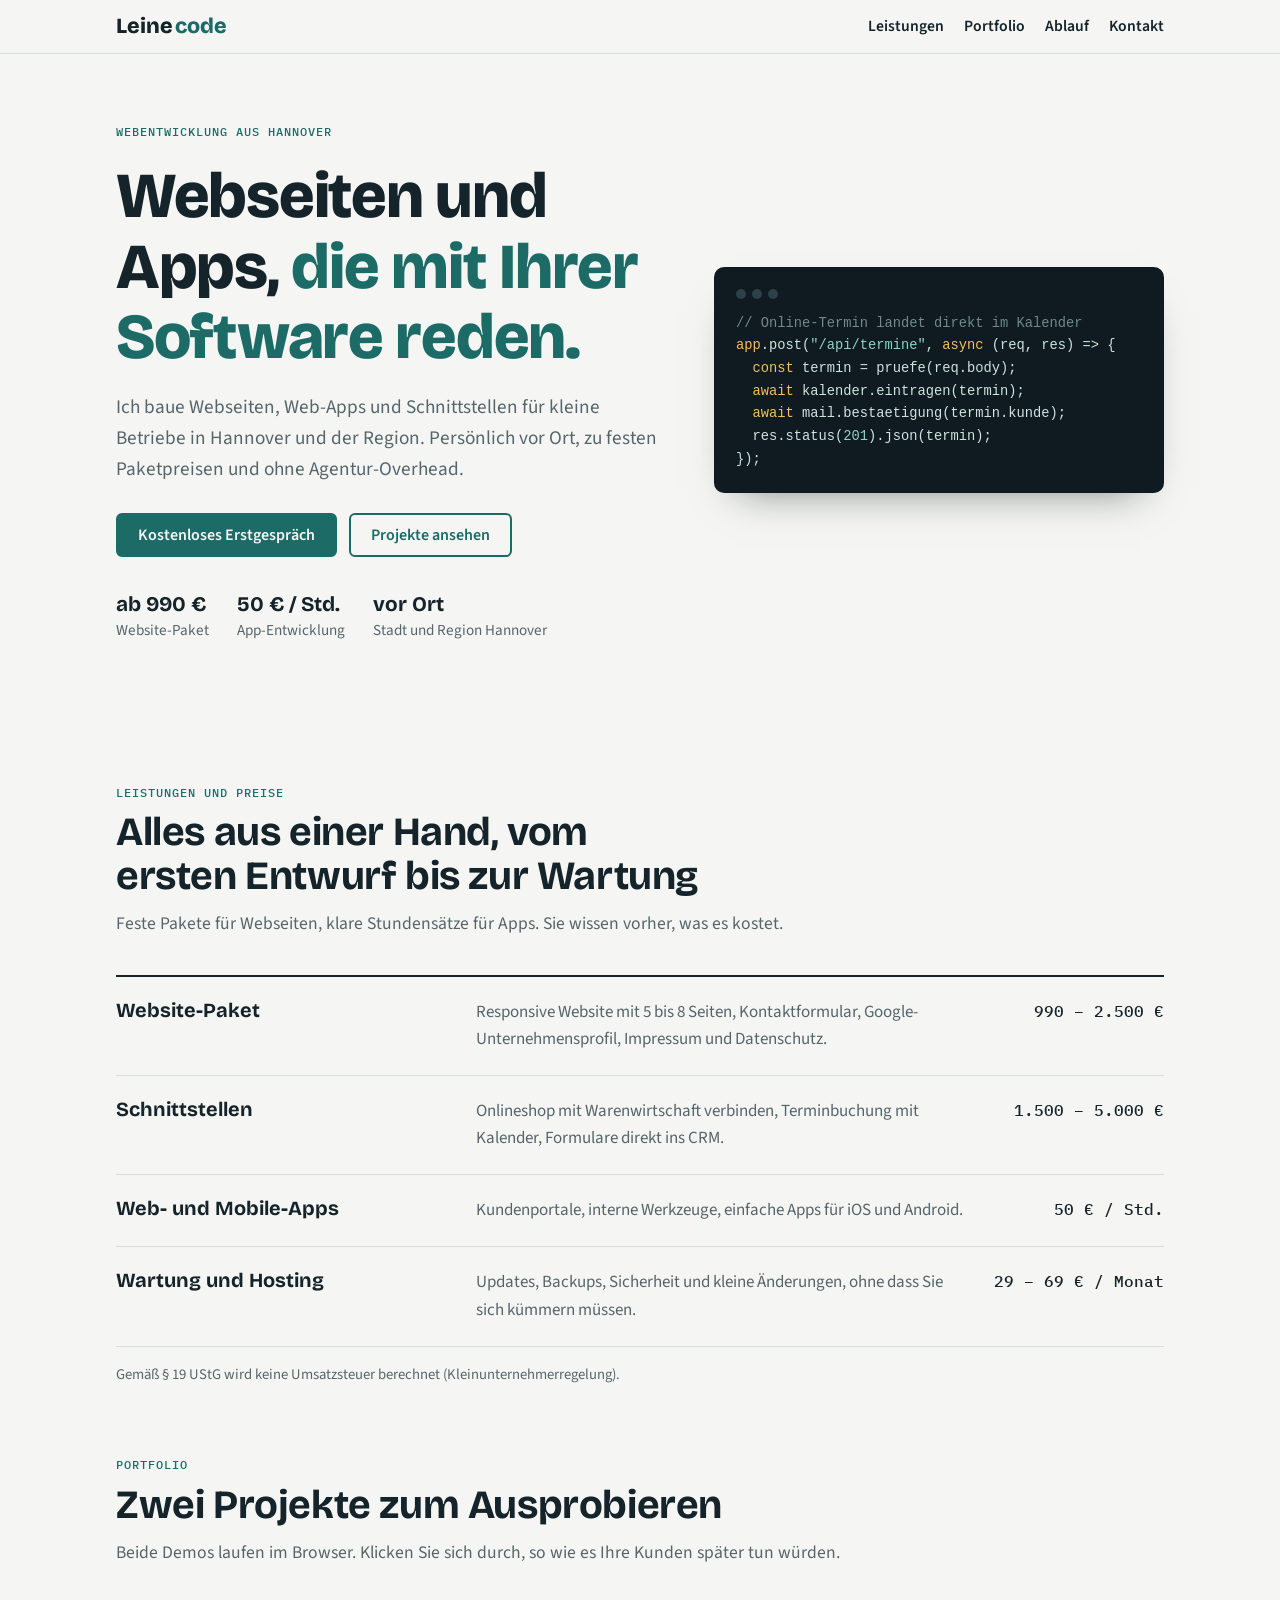
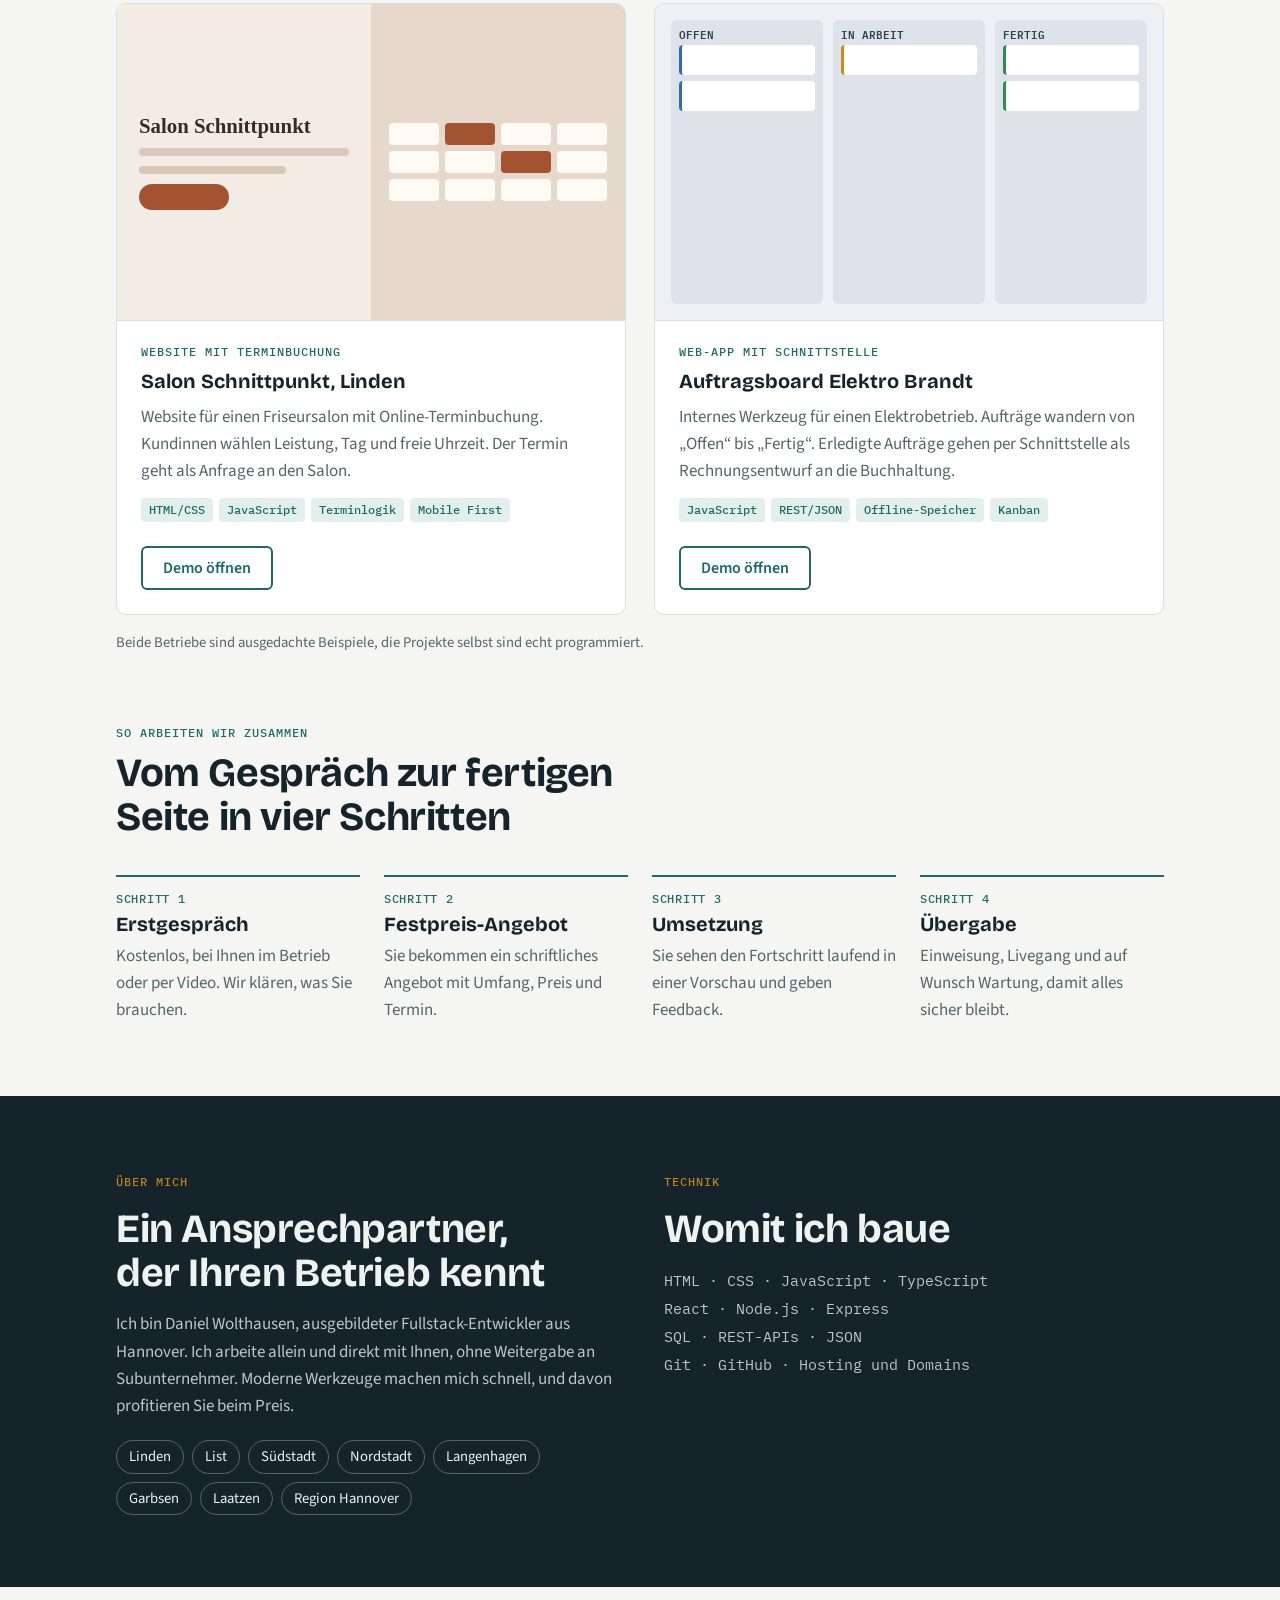
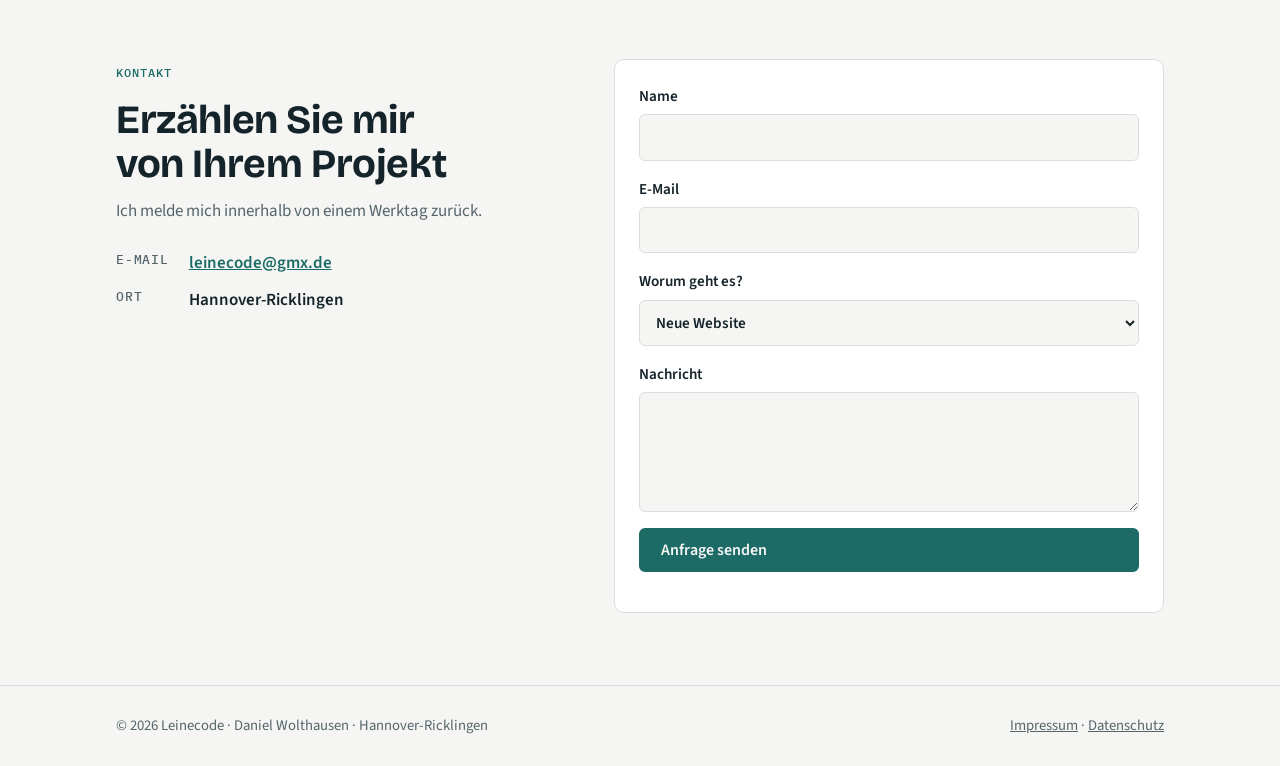
==== index.html @ c7c8690e "Website Leinecode mit Portfolio, Impressum und Datenschutz" ====
<!doctype html>
<html lang="de">
<head>
<meta charset="utf-8">
<meta name="viewport" content="width=device-width, initial-scale=1, viewport-fit=cover">
<title>Leinecode Hannover</title>
<meta name="description" content="Webseiten, Apps und Schnittstellen für kleine Betriebe in Hannover. Persönlich vor Ort, zu festen Paketpreisen.">
<link rel="stylesheet" href="fonts/fonts.css">
<style>
/* Layout: eine ruhige Spalte mit breiten Bändern; Hero zeigt echten Code, Leistungen als Preisliste, Portfolio als zwei große Fälle */
:root {
  --paper: #f5f6f3;
  --surface: #ffffff;
  --ink: #15232a;
  --muted: #56656b;
  --line: #d9dfdc;
  --teal: #1d6b67;
  --teal-soft: #e2efed;
  --ochre: #b9821a;
  --band: #15232a;
  --band-ink: #eef3f1;
  --code-bg: #0f1b20;
  --code-ink: #cfe3df;
  --code-key: #f0c062;
  --code-str: #8fd3c8;
  --display: "Bricolage Grotesque", "Segoe UI", system-ui, sans-serif;
  --body: "Source Sans 3", "Segoe UI", system-ui, sans-serif;
  --mono: "IBM Plex Mono", ui-monospace, Menlo, Consolas, monospace;
}
@media (prefers-color-scheme: dark) {
  :root:not([data-theme="light"]) {
    --paper: #10191d; --surface: #172328; --ink: #e7eeec; --muted: #9db0b0; --line: #2a3a3f;
    --teal: #5fbcb3; --teal-soft: #1b3336; --ochre: #e3b04f; --band: #0a1215; --band-ink: #e7eeec;
    --code-bg: #0a1215; color-scheme: dark;
  }
}
:root[data-theme="dark"] {
  --paper: #10191d; --surface: #172328; --ink: #e7eeec; --muted: #9db0b0; --line: #2a3a3f;
  --teal: #5fbcb3; --teal-soft: #1b3336; --ochre: #e3b04f; --band: #0a1215; --band-ink: #e7eeec;
  --code-bg: #0a1215; color-scheme: dark;
}
* { box-sizing: border-box; }
body { margin: 0; background: var(--paper); color: var(--ink); font: 400 1.0625rem/1.6 var(--body); }
.wrap { max-width: 1080px; margin: 0 auto; padding-left: max(16px, env(safe-area-inset-left, 0px)); padding-right: max(16px, env(safe-area-inset-right, 0px)); }
h1, h2, h3 { font-family: var(--display); line-height: 1.1; text-wrap: balance; margin: 0; }
h2 { font-size: clamp(1.75rem, 3.5vw, 2.5rem); font-weight: 700; letter-spacing: -0.01em; }
h3 { font-size: 1.25rem; font-weight: 700; }
p { margin: 0; }
a { color: var(--teal); }
a:focus-visible, button:focus-visible, input:focus-visible, textarea:focus-visible, select:focus-visible { outline: 3px solid var(--ochre); outline-offset: 2px; }
.eyebrow { font: 500 0.78rem/1 var(--mono); letter-spacing: 0.08em; text-transform: uppercase; color: var(--teal); }

/* Kopf */
body::before { content: ""; position: fixed; inset: 0 0 auto; height: env(safe-area-inset-top, 0px); z-index: 10; background: var(--paper); }
header.top { position: sticky; top: env(safe-area-inset-top, 0px); z-index: 5; background: color-mix(in srgb, var(--paper) 92%, transparent); backdrop-filter: blur(8px); border-bottom: 1px solid var(--line); }
header.top .wrap { display: flex; align-items: center; justify-content: space-between; gap: 16px; padding-block: 14px; flex-wrap: wrap; }
.logo { font: 800 1.35rem/1 var(--display); color: var(--ink); text-decoration: none; display: flex; align-items: baseline; gap: 2px; }
.logo span { color: var(--teal); }
nav { display: flex; gap: 20px; flex-wrap: wrap; }
nav a { color: var(--ink); text-decoration: none; font-weight: 600; font-size: 0.98rem; }
nav a:hover { color: var(--teal); }

/* Hero */
.hero .wrap { display: grid; grid-template-columns: 1.1fr 0.9fr; gap: 48px; align-items: center; padding-block: 64px 72px; }
.hero h1 { font-size: clamp(2.3rem, 5.4vw, 4rem); font-weight: 800; letter-spacing: -0.02em; margin-block: 16px 20px; }
.hero h1 em { font-style: normal; color: var(--teal); }
.hero .lead { font-size: 1.2rem; color: var(--muted); max-width: 34em; }
.cta-row { display: flex; gap: 12px; flex-wrap: wrap; margin-top: 28px; }
.btn { display: inline-flex; align-items: center; gap: 8px; padding: 12px 20px; border-radius: 6px; font: 600 1rem/1 var(--body); text-decoration: none; border: 2px solid var(--teal); cursor: pointer; }
.btn.primary { background: var(--teal); color: var(--paper); }
.btn.ghost { color: var(--teal); background: transparent; }
.btn:hover { filter: brightness(1.08); }
.facts { display: flex; gap: 28px; flex-wrap: wrap; margin-top: 36px; font-size: 0.95rem; color: var(--muted); }
.facts b { display: block; font: 700 1.3rem/1.2 var(--display); color: var(--ink); }
.code { background: var(--code-bg); color: var(--code-ink); border-radius: 10px; padding: 22px; font: 400 0.86rem/1.65 var(--mono); overflow-x: auto; min-width: 0; box-shadow: 0 20px 40px -24px rgba(10, 20, 24, 0.55); }
.code .c { color: #6f8a8a; }
.code .k { color: var(--code-key); }
.code .s { color: var(--code-str); }
.code pre { margin: 0; }
.code .bar { display: flex; gap: 6px; margin-bottom: 14px; }
.code .bar i { width: 10px; height: 10px; border-radius: 50%; background: #2e4148; display: block; }

section { padding-block: 72px; }
.section-head { display: grid; gap: 12px; margin-bottom: 36px; max-width: 46em; }
.section-head p { color: var(--muted); font-size: 1.1rem; }

/* Leistungen als Preisliste */
.price-list { border-top: 2px solid var(--ink); }
.price-row { display: grid; grid-template-columns: 1.1fr 1.6fr 11rem; gap: 24px; padding-block: 22px; border-bottom: 1px solid var(--line); align-items: baseline; }
.price-row p { color: var(--muted); min-width: 0; }
.price { font: 500 1rem/1.3 var(--mono); white-space: nowrap; text-align: right; font-variant-numeric: tabular-nums; }
.note { margin-top: 16px; font-size: 0.92rem; color: var(--muted); }

/* Portfolio */
.cases { display: grid; grid-template-columns: 1fr 1fr; gap: 28px; }
.case { background: var(--surface); border: 1px solid var(--line); border-radius: 10px; overflow: hidden; display: flex; flex-direction: column; }
.case .shot { aspect-ratio: 16 / 10; max-width: 100%; border-bottom: 1px solid var(--line); position: relative; overflow: hidden; }
.case .body { padding: 24px; display: grid; gap: 12px; flex: 1; align-content: start; }
.case .body p { color: var(--muted); }
.tags { display: flex; flex-wrap: wrap; gap: 6px; }
.tag { font: 500 0.75rem/1 var(--mono); padding: 6px 8px; border-radius: 4px; background: var(--teal-soft); color: var(--teal); }
.case .links { margin-top: auto; padding: 0 24px 24px; }
/* Mini-Vorschauen */
.shot-salon { background: #f3ece4; display: grid; grid-template-columns: 1fr 1fr; }
.shot-salon .l { padding: 22px; display: grid; align-content: center; gap: 10px; }
.shot-salon .l b { font: 700 1.3rem/1.1 Georgia, serif; color: #3b2a22; }
.shot-salon .l i { display: block; height: 8px; background: #d8c8b8; border-radius: 4px; }
.shot-salon .l i:nth-child(3) { width: 70%; }
.shot-salon .l u { display: inline-block; width: 90px; height: 26px; background: #a3532f; border-radius: 13px; }
.shot-salon .r { background: #e6d8ca; padding: 18px; display: grid; grid-template-columns: repeat(4, 1fr); gap: 6px; align-content: center; }
.shot-salon .r span { height: 22px; border-radius: 4px; background: #fffaf4; }
.shot-salon .r span.on { background: #a3532f; }
.shot-board { background: #eef1f4; padding: 16px; display: grid; grid-template-columns: repeat(3, 1fr); gap: 10px; }
.shot-board .col { background: #dde3e9; border-radius: 6px; padding: 8px; display: grid; gap: 6px; align-content: start; }
.shot-board .col b { font: 600 0.7rem/1 var(--mono); color: #33424f; }
.shot-board .col span { height: 30px; background: #fff; border-radius: 4px; border-left: 3px solid #2f6db3; }
.shot-board .col span.w { border-left-color: #d08a12; }
.shot-board .col span.d { border-left-color: #2f8a4e; }

/* Ablauf */
.steps { display: grid; grid-template-columns: repeat(4, 1fr); gap: 24px; counter-reset: s; }
.step { border-top: 2px solid var(--teal); padding-top: 16px; display: grid; gap: 8px; }
.step::before { counter-increment: s; content: "Schritt " counter(s); font: 500 0.75rem/1 var(--mono); letter-spacing: 0.06em; text-transform: uppercase; color: var(--teal); }
.step p { color: var(--muted); }

/* Über mich + Region */
.band { background: var(--band); color: var(--band-ink); }
.band .wrap { display: grid; grid-template-columns: 1fr 1fr; gap: 48px; }
.band p { color: color-mix(in srgb, var(--band-ink) 78%, transparent); }
.band .eyebrow { color: var(--ochre); }
.band h2 { margin-block: 12px 16px; }
.districts { display: flex; flex-wrap: wrap; gap: 8px; margin-top: 20px; }
.districts span { border: 1px solid color-mix(in srgb, var(--band-ink) 30%, transparent); border-radius: 999px; padding: 4px 12px; font-size: 0.92rem; }
.stack { font: 400 0.92rem/1.9 var(--mono); }

/* Kontakt */
.contact { display: grid; grid-template-columns: 0.9fr 1.1fr; gap: 48px; }
.contact dl { display: grid; grid-template-columns: auto 1fr; gap: 10px 20px; margin: 24px 0 0; }
.contact dt { font: 500 0.8rem/1.6 var(--mono); color: var(--muted); text-transform: uppercase; letter-spacing: 0.06em; }
.contact dd { margin: 0; font-weight: 600; min-width: 0; overflow-wrap: anywhere; }
form { background: var(--surface); border: 1px solid var(--line); border-radius: 10px; padding: 24px; display: grid; gap: 16px; }
label { display: grid; gap: 6px; font-weight: 600; font-size: 0.95rem; }
input, textarea, select { font: inherit; padding: 10px 12px; border: 1px solid var(--line); border-radius: 6px; background: var(--paper); color: var(--ink); width: 100%; }
textarea { min-height: 120px; resize: vertical; }
.form-msg { font-size: 0.95rem; color: var(--teal); }

footer { border-top: 1px solid var(--line); }
footer .wrap { display: flex; justify-content: space-between; gap: 16px; flex-wrap: wrap; padding-block: 28px; color: var(--muted); font-size: 0.92rem; }
footer a { color: var(--muted); }

@media (max-width: 860px) {
  .hero .wrap, .band .wrap, .contact, .cases { grid-template-columns: 1fr; }
  .steps { grid-template-columns: 1fr 1fr; }
  .price-row { grid-template-columns: 1fr; gap: 6px; }
  .price { text-align: left; }
}
@media (max-width: 520px) {
  .steps { grid-template-columns: 1fr; }
  nav { gap: 14px; }
  section { padding-block: 52px; }
}
@media (prefers-reduced-motion: no-preference) {
  .hero h1, .hero .lead, .hero .code { animation: rise 0.6s ease-out both; }
  .hero .lead { animation-delay: 0.08s; }
  .hero .code { animation-delay: 0.16s; }
  @keyframes rise { from { transform: translateY(10px); } to { transform: none; } }
}
</style>
</head>
<body>

<header class="top">
  <div class="wrap">
    <a class="logo" href="#start">Leine<span>code</span></a>
    <nav aria-label="Hauptnavigation">
      <a href="#leistungen">Leistungen</a>
      <a href="#portfolio">Portfolio</a>
      <a href="#ablauf">Ablauf</a>
      <a href="#kontakt">Kontakt</a>
    </nav>
  </div>
</header>

<main id="start">
  <div class="hero">
    <div class="wrap">
      <div>
        <span class="eyebrow">Webentwicklung aus Hannover</span>
        <h1>Webseiten und Apps, <em>die mit Ihrer Software reden.</em></h1>
        <p class="lead">Ich baue Webseiten, Web-Apps und Schnittstellen für kleine Betriebe in Hannover und der Region. Persönlich vor Ort, zu festen Paketpreisen und ohne Agentur-Overhead.</p>
        <div class="cta-row">
          <a class="btn primary" href="#kontakt">Kostenloses Erstgespräch</a>
          <a class="btn ghost" href="#portfolio">Projekte ansehen</a>
        </div>
        <div class="facts">
          <div><b>ab 990 €</b>Website-Paket</div>
          <div><b>50 € / Std.</b>App-Entwicklung</div>
          <div><b>vor Ort</b>Stadt und Region Hannover</div>
        </div>
      </div>
      <div class="code" aria-label="Beispiel einer Schnittstelle: Online-Termin landet im Kalender">
        <div class="bar"><i></i><i></i><i></i></div>
<pre><span class="c">// Online-Termin landet direkt im Kalender</span>
<span class="k">app</span>.post(<span class="s">"/api/termine"</span>, <span class="k">async</span> (req, res) =&gt; {
  <span class="k">const</span> termin = pruefe(req.body);
  <span class="k">await</span> kalender.eintragen(termin);
  <span class="k">await</span> mail.bestaetigung(termin.kunde);
  res.status(<span class="s">201</span>).json(termin);
});</pre>
      </div>
    </div>
  </div>

  <section id="leistungen">
    <div class="wrap">
      <div class="section-head">
        <span class="eyebrow">Leistungen und Preise</span>
        <h2>Alles aus einer Hand, vom ersten Entwurf bis zur Wartung</h2>
        <p>Feste Pakete für Webseiten, klare Stundensätze für Apps. Sie wissen vorher, was es kostet.</p>
      </div>
      <div class="price-list">
        <div class="price-row">
          <h3>Website-Paket</h3>
          <p>Responsive Website mit 5 bis 8 Seiten, Kontaktformular, Google-Unternehmensprofil, Impressum und Datenschutz.</p>
          <span class="price">990 – 2.500 €</span>
        </div>
        <div class="price-row">
          <h3>Schnittstellen</h3>
          <p>Onlineshop mit Warenwirtschaft verbinden, Terminbuchung mit Kalender, Formulare direkt ins CRM.</p>
          <span class="price">1.500 – 5.000 €</span>
        </div>
        <div class="price-row">
          <h3>Web- und Mobile-Apps</h3>
          <p>Kundenportale, interne Werkzeuge, einfache Apps für iOS und Android.</p>
          <span class="price">50 € / Std.</span>
        </div>
        <div class="price-row">
          <h3>Wartung und Hosting</h3>
          <p>Updates, Backups, Sicherheit und kleine Änderungen, ohne dass Sie sich kümmern müssen.</p>
          <span class="price">29 – 69 € / Monat</span>
        </div>
      </div>
      <p class="note">Gemäß § 19 UStG wird keine Umsatzsteuer berechnet (Kleinunternehmerregelung).</p>
    </div>
  </section>

  <section id="portfolio" style="padding-top: 0">
    <div class="wrap">
      <div class="section-head">
        <span class="eyebrow">Portfolio</span>
        <h2>Zwei Projekte zum Ausprobieren</h2>
        <p>Beide Demos laufen im Browser. Klicken Sie sich durch, so wie es Ihre Kunden später tun würden.</p>
      </div>
      <div class="cases">
        <article class="case">
          <div class="shot shot-salon" aria-hidden="true">
            <div class="l"><b>Salon Schnittpunkt</b><i></i><i></i><u></u></div>
            <div class="r"><span></span><span class="on"></span><span></span><span></span><span></span><span></span><span class="on"></span><span></span><span></span><span></span><span></span><span></span></div>
          </div>
          <div class="body">
            <span class="eyebrow">Website mit Terminbuchung</span>
            <h3>Salon Schnittpunkt, Linden</h3>
            <p>Website für einen Friseursalon mit Online-Terminbuchung. Kundinnen wählen Leistung, Tag und freie Uhrzeit. Der Termin geht als Anfrage an den Salon.</p>
            <div class="tags"><span class="tag">HTML/CSS</span><span class="tag">JavaScript</span><span class="tag">Terminlogik</span><span class="tag">Mobile First</span></div>
          </div>
          <div class="links"><a class="btn ghost" href="salon-schnittpunkt.html">Demo öffnen</a></div>
        </article>
        <article class="case">
          <div class="shot shot-board" aria-hidden="true">
            <div class="col"><b>OFFEN</b><span></span><span></span></div>
            <div class="col"><b>IN ARBEIT</b><span class="w"></span></div>
            <div class="col"><b>FERTIG</b><span class="d"></span><span class="d"></span></div>
          </div>
          <div class="body">
            <span class="eyebrow">Web-App mit Schnittstelle</span>
            <h3>Auftragsboard Elektro Brandt</h3>
            <p>Internes Werkzeug für einen Elektrobetrieb. Aufträge wandern von „Offen“ bis „Fertig“. Erledigte Aufträge gehen per Schnittstelle als Rechnungsentwurf an die Buchhaltung.</p>
            <div class="tags"><span class="tag">JavaScript</span><span class="tag">REST/JSON</span><span class="tag">Offline-Speicher</span><span class="tag">Kanban</span></div>
          </div>
          <div class="links"><a class="btn ghost" href="auftragsboard.html">Demo öffnen</a></div>
        </article>
      </div>
      <p class="note">Beide Betriebe sind ausgedachte Beispiele, die Projekte selbst sind echt programmiert.</p>
    </div>
  </section>

  <section id="ablauf" style="padding-top: 0">
    <div class="wrap">
      <div class="section-head">
        <span class="eyebrow">So arbeiten wir zusammen</span>
        <h2>Vom Gespräch zur fertigen Seite in vier Schritten</h2>
      </div>
      <div class="steps">
        <div class="step"><h3>Erstgespräch</h3><p>Kostenlos, bei Ihnen im Betrieb oder per Video. Wir klären, was Sie brauchen.</p></div>
        <div class="step"><h3>Festpreis-Angebot</h3><p>Sie bekommen ein schriftliches Angebot mit Umfang, Preis und Termin.</p></div>
        <div class="step"><h3>Umsetzung</h3><p>Sie sehen den Fortschritt laufend in einer Vorschau und geben Feedback.</p></div>
        <div class="step"><h3>Übergabe</h3><p>Einweisung, Livegang und auf Wunsch Wartung, damit alles sicher bleibt.</p></div>
      </div>
    </div>
  </section>

  <section class="band" id="ueber-mich">
    <div class="wrap">
      <div>
        <span class="eyebrow">Über mich</span>
        <h2>Ein Ansprechpartner, der Ihren Betrieb kennt</h2>
        <p>Ich bin Daniel Wolthausen, ausgebildeter Fullstack-Entwickler aus Hannover. Ich arbeite allein und direkt mit Ihnen, ohne Weitergabe an Subunternehmer. Moderne Werkzeuge machen mich schnell, und davon profitieren Sie beim Preis.</p>
        <div class="districts" aria-label="Einsatzgebiet">
          <span>Linden</span><span>List</span><span>Südstadt</span><span>Nordstadt</span><span>Langenhagen</span><span>Garbsen</span><span>Laatzen</span><span>Region Hannover</span>
        </div>
      </div>
      <div>
        <span class="eyebrow">Technik</span>
        <h2>Womit ich baue</h2>
        <p class="stack">HTML · CSS · JavaScript · TypeScript<br>React · Node.js · Express<br>SQL · REST-APIs · JSON<br>Git · GitHub · Hosting und Domains</p>
      </div>
    </div>
  </section>

  <section id="kontakt">
    <div class="wrap contact">
      <div>
        <span class="eyebrow">Kontakt</span>
        <h2 style="margin-top: 12px">Erzählen Sie mir von Ihrem Projekt</h2>
        <p style="color: var(--muted); margin-top: 12px">Ich melde mich innerhalb von einem Werktag zurück.</p>
        <dl>
          <dt>E-Mail</dt><dd><a href="mailto:leinecode@gmx.de">leinecode@gmx.de</a></dd>
          <dt>Ort</dt><dd>Hannover-Ricklingen</dd>
        </dl>
      </div>
      <form id="kontaktform" novalidate>
        <label for="k-name">Name<input id="k-name" name="name" autocomplete="name" required></label>
        <label for="k-mail">E-Mail<input id="k-mail" name="email" type="email" autocomplete="email" required></label>
        <label for="k-art">Worum geht es?
          <select id="k-art" name="art">
            <option>Neue Website</option>
            <option>Schnittstelle / Anbindung</option>
            <option>App oder internes Werkzeug</option>
            <option>Wartung einer bestehenden Seite</option>
          </select>
        </label>
        <label for="k-text">Nachricht<textarea id="k-text" name="nachricht" required></textarea></label>
        <button class="btn primary" type="submit">Anfrage senden</button>
        <p class="form-msg" id="k-msg" role="status"></p>
      </form>
    </div>
  </section>
</main>

<footer>
  <div class="wrap">
    <span>© 2026 Leinecode · Daniel Wolthausen · Hannover-Ricklingen</span>
    <span><a href="impressum.html">Impressum</a> · <a href="datenschutz.html">Datenschutz</a></span>
  </div>
</footer>

<script>
document.getElementById("kontaktform").addEventListener("submit", function (e) {
  e.preventDefault();
  var msg = document.getElementById("k-msg");
  if (!this.checkValidity()) { msg.textContent = "Bitte füllen Sie Name, E-Mail und Nachricht aus."; return; }
  msg.textContent = "Das Formular ist noch nicht freigeschaltet. Bitte schreiben Sie mir direkt an leinecode@gmx.de.";
});
</script>
</body>
</html>
---- fonts/fonts.css ----
/* latin-ext */
@font-face {
  font-family: 'IBM Plex Mono';
  font-style: normal;
  font-weight: 400;
  font-display: swap;
  src: url(7f25d9307a92.woff2) format('woff2');
  unicode-range: U+0100-02BA, U+02BD-02C5, U+02C7-02CC, U+02CE-02D7, U+02DD-02FF, U+0304, U+0308, U+0329, U+1D00-1DBF, U+1E00-1E9F, U+1EF2-1EFF, U+2020, U+20A0-20AB, U+20AD-20C4, U+2113, U+2C60-2C7F, U+A720-A7FF;
}
/* latin */
@font-face {
  font-family: 'IBM Plex Mono';
  font-style: normal;
  font-weight: 400;
  font-display: swap;
  src: url(d196e8ee7748.woff2) format('woff2');
  unicode-range: U+0000-00FF, U+0131, U+0152-0153, U+02BB-02BC, U+02C6, U+02DA, U+02DC, U+0304, U+0308, U+0329, U+2000-206F, U+20AC, U+2122, U+2191, U+2193, U+2212, U+2215, U+FEFF, U+FFFD;
}
/* latin-ext */
@font-face {
  font-family: 'IBM Plex Mono';
  font-style: normal;
  font-weight: 500;
  font-display: swap;
  src: url(b42080b233a1.woff2) format('woff2');
  unicode-range: U+0100-02BA, U+02BD-02C5, U+02C7-02CC, U+02CE-02D7, U+02DD-02FF, U+0304, U+0308, U+0329, U+1D00-1DBF, U+1E00-1E9F, U+1EF2-1EFF, U+2020, U+20A0-20AB, U+20AD-20C4, U+2113, U+2C60-2C7F, U+A720-A7FF;
}
/* latin */
@font-face {
  font-family: 'IBM Plex Mono';
  font-style: normal;
  font-weight: 500;
  font-display: swap;
  src: url(a7544cc40006.woff2) format('woff2');
  unicode-range: U+0000-00FF, U+0131, U+0152-0153, U+02BB-02BC, U+02C6, U+02DA, U+02DC, U+0304, U+0308, U+0329, U+2000-206F, U+20AC, U+2122, U+2191, U+2193, U+2212, U+2215, U+FEFF, U+FFFD;
}
/* latin-ext */
@font-face {
  font-family: 'IBM Plex Mono';
  font-style: normal;
  font-weight: 600;
  font-display: swap;
  src: url(bf8910cb402a.woff2) format('woff2');
  unicode-range: U+0100-02BA, U+02BD-02C5, U+02C7-02CC, U+02CE-02D7, U+02DD-02FF, U+0304, U+0308, U+0329, U+1D00-1DBF, U+1E00-1E9F, U+1EF2-1EFF, U+2020, U+20A0-20AB, U+20AD-20C4, U+2113, U+2C60-2C7F, U+A720-A7FF;
}
/* latin */
@font-face {
  font-family: 'IBM Plex Mono';
  font-style: normal;
  font-weight: 600;
  font-display: swap;
  src: url(9b8270599413.woff2) format('woff2');
  unicode-range: U+0000-00FF, U+0131, U+0152-0153, U+02BB-02BC, U+02C6, U+02DA, U+02DC, U+0304, U+0308, U+0329, U+2000-206F, U+20AC, U+2122, U+2191, U+2193, U+2212, U+2215, U+FEFF, U+FFFD;
}
/* latin-ext */
@font-face {
  font-family: 'IBM Plex Sans';
  font-style: normal;
  font-weight: 400;
  font-stretch: 100%;
  font-display: swap;
  src: url(71c30cd3dc7e.woff2) format('woff2');
  unicode-range: U+0100-02BA, U+02BD-02C5, U+02C7-02CC, U+02CE-02D7, U+02DD-02FF, U+0304, U+0308, U+0329, U+1D00-1DBF, U+1E00-1E9F, U+1EF2-1EFF, U+2020, U+20A0-20AB, U+20AD-20C4, U+2113, U+2C60-2C7F, U+A720-A7FF;
}
/* latin */
@font-face {
  font-family: 'IBM Plex Sans';
  font-style: normal;
  font-weight: 400;
  font-stretch: 100%;
  font-display: swap;
  src: url(a68a20012dc9.woff2) format('woff2');
  unicode-range: U+0000-00FF, U+0131, U+0152-0153, U+02BB-02BC, U+02C6, U+02DA, U+02DC, U+0304, U+0308, U+0329, U+2000-206F, U+20AC, U+2122, U+2191, U+2193, U+2212, U+2215, U+FEFF, U+FFFD;
}
/* latin-ext */
@font-face {
  font-family: 'IBM Plex Sans';
  font-style: normal;
  font-weight: 500;
  font-stretch: 100%;
  font-display: swap;
  src: url(71c30cd3dc7e.woff2) format('woff2');
  unicode-range: U+0100-02BA, U+02BD-02C5, U+02C7-02CC, U+02CE-02D7, U+02DD-02FF, U+0304, U+0308, U+0329, U+1D00-1DBF, U+1E00-1E9F, U+1EF2-1EFF, U+2020, U+20A0-20AB, U+20AD-20C4, U+2113, U+2C60-2C7F, U+A720-A7FF;
}
/* latin */
@font-face {
  font-family: 'IBM Plex Sans';
  font-style: normal;
  font-weight: 500;
  font-stretch: 100%;
  font-display: swap;
  src: url(a68a20012dc9.woff2) format('woff2');
  unicode-range: U+0000-00FF, U+0131, U+0152-0153, U+02BB-02BC, U+02C6, U+02DA, U+02DC, U+0304, U+0308, U+0329, U+2000-206F, U+20AC, U+2122, U+2191, U+2193, U+2212, U+2215, U+FEFF, U+FFFD;
}
/* latin-ext */
@font-face {
  font-family: 'IBM Plex Sans';
  font-style: normal;
  font-weight: 600;
  font-stretch: 100%;
  font-display: swap;
  src: url(71c30cd3dc7e.woff2) format('woff2');
  unicode-range: U+0100-02BA, U+02BD-02C5, U+02C7-02CC, U+02CE-02D7, U+02DD-02FF, U+0304, U+0308, U+0329, U+1D00-1DBF, U+1E00-1E9F, U+1EF2-1EFF, U+2020, U+20A0-20AB, U+20AD-20C4, U+2113, U+2C60-2C7F, U+A720-A7FF;
}
/* latin */
@font-face {
  font-family: 'IBM Plex Sans';
  font-style: normal;
  font-weight: 600;
  font-stretch: 100%;
  font-display: swap;
  src: url(a68a20012dc9.woff2) format('woff2');
  unicode-range: U+0000-00FF, U+0131, U+0152-0153, U+02BB-02BC, U+02C6, U+02DA, U+02DC, U+0304, U+0308, U+0329, U+2000-206F, U+20AC, U+2122, U+2191, U+2193, U+2212, U+2215, U+FEFF, U+FFFD;
}
/* latin-ext */
@font-face {
  font-family: 'IBM Plex Sans';
  font-style: normal;
  font-weight: 700;
  font-stretch: 100%;
  font-display: swap;
  src: url(71c30cd3dc7e.woff2) format('woff2');
  unicode-range: U+0100-02BA, U+02BD-02C5, U+02C7-02CC, U+02CE-02D7, U+02DD-02FF, U+0304, U+0308, U+0329, U+1D00-1DBF, U+1E00-1E9F, U+1EF2-1EFF, U+2020, U+20A0-20AB, U+20AD-20C4, U+2113, U+2C60-2C7F, U+A720-A7FF;
}
/* latin */
@font-face {
  font-family: 'IBM Plex Sans';
  font-style: normal;
  font-weight: 700;
  font-stretch: 100%;
  font-display: swap;
  src: url(a68a20012dc9.woff2) format('woff2');
  unicode-range: U+0000-00FF, U+0131, U+0152-0153, U+02BB-02BC, U+02C6, U+02DA, U+02DC, U+0304, U+0308, U+0329, U+2000-206F, U+20AC, U+2122, U+2191, U+2193, U+2212, U+2215, U+FEFF, U+FFFD;
}
/* latin-ext */
@font-face {
  font-family: 'Bricolage Grotesque';
  font-style: normal;
  font-weight: 700;
  font-stretch: 100%;
  font-display: swap;
  src: url(264ad3f69a32.woff2) format('woff2');
  unicode-range: U+0100-02BA, U+02BD-02C5, U+02C7-02CC, U+02CE-02D7, U+02DD-02FF, U+0304, U+0308, U+0329, U+1D00-1DBF, U+1E00-1E9F, U+1EF2-1EFF, U+2020, U+20A0-20AB, U+20AD-20C4, U+2113, U+2C60-2C7F, U+A720-A7FF;
}
/* latin */
@font-face {
  font-family: 'Bricolage Grotesque';
  font-style: normal;
  font-weight: 700;
  font-stretch: 100%;
  font-display: swap;
  src: url(c12ee0410d68.woff2) format('woff2');
  unicode-range: U+0000-00FF, U+0131, U+0152-0153, U+02BB-02BC, U+02C6, U+02DA, U+02DC, U+0304, U+0308, U+0329, U+2000-206F, U+20AC, U+2122, U+2191, U+2193, U+2212, U+2215, U+FEFF, U+FFFD;
}
/* latin-ext */
@font-face {
  font-family: 'Source Sans 3';
  font-style: normal;
  font-weight: 400;
  font-display: swap;
  src: url(7ee8efc7aedc.woff2) format('woff2');
  unicode-range: U+0100-02BA, U+02BD-02C5, U+02C7-02CC, U+02CE-02D7, U+02DD-02FF, U+0304, U+0308, U+0329, U+1D00-1DBF, U+1E00-1E9F, U+1EF2-1EFF, U+2020, U+20A0-20AB, U+20AD-20C4, U+2113, U+2C60-2C7F, U+A720-A7FF;
}
/* latin */
@font-face {
  font-family: 'Source Sans 3';
  font-style: normal;
  font-weight: 400;
  font-display: swap;
  src: url(263ee033c4d2.woff2) format('woff2');
  unicode-range: U+0000-00FF, U+0131, U+0152-0153, U+02BB-02BC, U+02C6, U+02DA, U+02DC, U+0304, U+0308, U+0329, U+2000-206F, U+20AC, U+2122, U+2191, U+2193, U+2212, U+2215, U+FEFF, U+FFFD;
}
/* latin-ext */
@font-face {
  font-family: 'Source Sans 3';
  font-style: normal;
  font-weight: 600;
  font-display: swap;
  src: url(7ee8efc7aedc.woff2) format('woff2');
  unicode-range: U+0100-02BA, U+02BD-02C5, U+02C7-02CC, U+02CE-02D7, U+02DD-02FF, U+0304, U+0308, U+0329, U+1D00-1DBF, U+1E00-1E9F, U+1EF2-1EFF, U+2020, U+20A0-20AB, U+20AD-20C4, U+2113, U+2C60-2C7F, U+A720-A7FF;
}
/* latin */
@font-face {
  font-family: 'Source Sans 3';
  font-style: normal;
  font-weight: 600;
  font-display: swap;
  src: url(263ee033c4d2.woff2) format('woff2');
  unicode-range: U+0000-00FF, U+0131, U+0152-0153, U+02BB-02BC, U+02C6, U+02DA, U+02DC, U+0304, U+0308, U+0329, U+2000-206F, U+20AC, U+2122, U+2191, U+2193, U+2212, U+2215, U+FEFF, U+FFFD;
}
/* latin-ext */
@font-face {
  font-family: 'Bricolage Grotesque';
  font-style: normal;
  font-weight: 700;
  font-stretch: 100%;
  font-display: swap;
  src: url(264ad3f69a32.woff2) format('woff2');
  unicode-range: U+0100-02BA, U+02BD-02C5, U+02C7-02CC, U+02CE-02D7, U+02DD-02FF, U+0304, U+0308, U+0329, U+1D00-1DBF, U+1E00-1E9F, U+1EF2-1EFF, U+2020, U+20A0-20AB, U+20AD-20C4, U+2113, U+2C60-2C7F, U+A720-A7FF;
}
/* latin */
@font-face {
  font-family: 'Bricolage Grotesque';
  font-style: normal;
  font-weight: 700;
  font-stretch: 100%;
  font-display: swap;
  src: url(c12ee0410d68.woff2) format('woff2');
  unicode-range: U+0000-00FF, U+0131, U+0152-0153, U+02BB-02BC, U+02C6, U+02DA, U+02DC, U+0304, U+0308, U+0329, U+2000-206F, U+20AC, U+2122, U+2191, U+2193, U+2212, U+2215, U+FEFF, U+FFFD;
}
/* latin-ext */
@font-face {
  font-family: 'Source Sans 3';
  font-style: normal;
  font-weight: 400;
  font-display: swap;
  src: url(7ee8efc7aedc.woff2) format('woff2');
  unicode-range: U+0100-02BA, U+02BD-02C5, U+02C7-02CC, U+02CE-02D7, U+02DD-02FF, U+0304, U+0308, U+0329, U+1D00-1DBF, U+1E00-1E9F, U+1EF2-1EFF, U+2020, U+20A0-20AB, U+20AD-20C4, U+2113, U+2C60-2C7F, U+A720-A7FF;
}
/* latin */
@font-face {
  font-family: 'Source Sans 3';
  font-style: normal;
  font-weight: 400;
  font-display: swap;
  src: url(263ee033c4d2.woff2) format('woff2');
  unicode-range: U+0000-00FF, U+0131, U+0152-0153, U+02BB-02BC, U+02C6, U+02DA, U+02DC, U+0304, U+0308, U+0329, U+2000-206F, U+20AC, U+2122, U+2191, U+2193, U+2212, U+2215, U+FEFF, U+FFFD;
}
/* latin-ext */
@font-face {
  font-family: 'Source Sans 3';
  font-style: normal;
  font-weight: 600;
  font-display: swap;
  src: url(7ee8efc7aedc.woff2) format('woff2');
  unicode-range: U+0100-02BA, U+02BD-02C5, U+02C7-02CC, U+02CE-02D7, U+02DD-02FF, U+0304, U+0308, U+0329, U+1D00-1DBF, U+1E00-1E9F, U+1EF2-1EFF, U+2020, U+20A0-20AB, U+20AD-20C4, U+2113, U+2C60-2C7F, U+A720-A7FF;
}
/* latin */
@font-face {
  font-family: 'Source Sans 3';
  font-style: normal;
  font-weight: 600;
  font-display: swap;
  src: url(263ee033c4d2.woff2) format('woff2');
  unicode-range: U+0000-00FF, U+0131, U+0152-0153, U+02BB-02BC, U+02C6, U+02DA, U+02DC, U+0304, U+0308, U+0329, U+2000-206F, U+20AC, U+2122, U+2191, U+2193, U+2212, U+2215, U+FEFF, U+FFFD;
}
/* latin-ext */
@font-face {
  font-family: 'Bricolage Grotesque';
  font-style: normal;
  font-weight: 500;
  font-stretch: 100%;
  font-display: swap;
  src: url(a4fe79f7ca03.woff2) format('woff2');
  unicode-range: U+0100-02BA, U+02BD-02C5, U+02C7-02CC, U+02CE-02D7, U+02DD-02FF, U+0304, U+0308, U+0329, U+1D00-1DBF, U+1E00-1E9F, U+1EF2-1EFF, U+2020, U+20A0-20AB, U+20AD-20C4, U+2113, U+2C60-2C7F, U+A720-A7FF;
}
/* latin */
@font-face {
  font-family: 'Bricolage Grotesque';
  font-style: normal;
  font-weight: 500;
  font-stretch: 100%;
  font-display: swap;
  src: url(a97232426709.woff2) format('woff2');
  unicode-range: U+0000-00FF, U+0131, U+0152-0153, U+02BB-02BC, U+02C6, U+02DA, U+02DC, U+0304, U+0308, U+0329, U+2000-206F, U+20AC, U+2122, U+2191, U+2193, U+2212, U+2215, U+FEFF, U+FFFD;
}
/* latin-ext */
@font-face {
  font-family: 'Bricolage Grotesque';
  font-style: normal;
  font-weight: 700;
  font-stretch: 100%;
  font-display: swap;
  src: url(a4fe79f7ca03.woff2) format('woff2');
  unicode-range: U+0100-02BA, U+02BD-02C5, U+02C7-02CC, U+02CE-02D7, U+02DD-02FF, U+0304, U+0308, U+0329, U+1D00-1DBF, U+1E00-1E9F, U+1EF2-1EFF, U+2020, U+20A0-20AB, U+20AD-20C4, U+2113, U+2C60-2C7F, U+A720-A7FF;
}
/* latin */
@font-face {
  font-family: 'Bricolage Grotesque';
  font-style: normal;
  font-weight: 700;
  font-stretch: 100%;
  font-display: swap;
  src: url(a97232426709.woff2) format('woff2');
  unicode-range: U+0000-00FF, U+0131, U+0152-0153, U+02BB-02BC, U+02C6, U+02DA, U+02DC, U+0304, U+0308, U+0329, U+2000-206F, U+20AC, U+2122, U+2191, U+2193, U+2212, U+2215, U+FEFF, U+FFFD;
}
/* latin-ext */
@font-face {
  font-family: 'Bricolage Grotesque';
  font-style: normal;
  font-weight: 800;
  font-stretch: 100%;
  font-display: swap;
  src: url(a4fe79f7ca03.woff2) format('woff2');
  unicode-range: U+0100-02BA, U+02BD-02C5, U+02C7-02CC, U+02CE-02D7, U+02DD-02FF, U+0304, U+0308, U+0329, U+1D00-1DBF, U+1E00-1E9F, U+1EF2-1EFF, U+2020, U+20A0-20AB, U+20AD-20C4, U+2113, U+2C60-2C7F, U+A720-A7FF;
}
/* latin */
@font-face {
  font-family: 'Bricolage Grotesque';
  font-style: normal;
  font-weight: 800;
  font-stretch: 100%;
  font-display: swap;
  src: url(a97232426709.woff2) format('woff2');
  unicode-range: U+0000-00FF, U+0131, U+0152-0153, U+02BB-02BC, U+02C6, U+02DA, U+02DC, U+0304, U+0308, U+0329, U+2000-206F, U+20AC, U+2122, U+2191, U+2193, U+2212, U+2215, U+FEFF, U+FFFD;
}
/* latin-ext */
@font-face {
  font-family: 'IBM Plex Mono';
  font-style: normal;
  font-weight: 400;
  font-display: swap;
  src: url(7f25d9307a92.woff2) format('woff2');
  unicode-range: U+0100-02BA, U+02BD-02C5, U+02C7-02CC, U+02CE-02D7, U+02DD-02FF, U+0304, U+0308, U+0329, U+1D00-1DBF, U+1E00-1E9F, U+1EF2-1EFF, U+2020, U+20A0-20AB, U+20AD-20C4, U+2113, U+2C60-2C7F, U+A720-A7FF;
}
/* latin */
@font-face {
  font-family: 'IBM Plex Mono';
  font-style: normal;
  font-weight: 400;
  font-display: swap;
  src: url(d196e8ee7748.woff2) format('woff2');
  unicode-range: U+0000-00FF, U+0131, U+0152-0153, U+02BB-02BC, U+02C6, U+02DA, U+02DC, U+0304, U+0308, U+0329, U+2000-206F, U+20AC, U+2122, U+2191, U+2193, U+2212, U+2215, U+FEFF, U+FFFD;
}
/* latin-ext */
@font-face {
  font-family: 'IBM Plex Mono';
  font-style: normal;
  font-weight: 500;
  font-display: swap;
  src: url(b42080b233a1.woff2) format('woff2');
  unicode-range: U+0100-02BA, U+02BD-02C5, U+02C7-02CC, U+02CE-02D7, U+02DD-02FF, U+0304, U+0308, U+0329, U+1D00-1DBF, U+1E00-1E9F, U+1EF2-1EFF, U+2020, U+20A0-20AB, U+20AD-20C4, U+2113, U+2C60-2C7F, U+A720-A7FF;
}
/* latin */
@font-face {
  font-family: 'IBM Plex Mono';
  font-style: normal;
  font-weight: 500;
  font-display: swap;
  src: url(a7544cc40006.woff2) format('woff2');
  unicode-range: U+0000-00FF, U+0131, U+0152-0153, U+02BB-02BC, U+02C6, U+02DA, U+02DC, U+0304, U+0308, U+0329, U+2000-206F, U+20AC, U+2122, U+2191, U+2193, U+2212, U+2215, U+FEFF, U+FFFD;
}
/* latin-ext */
@font-face {
  font-family: 'Source Sans 3';
  font-style: normal;
  font-weight: 400;
  font-display: swap;
  src: url(7ee8efc7aedc.woff2) format('woff2');
  unicode-range: U+0100-02BA, U+02BD-02C5, U+02C7-02CC, U+02CE-02D7, U+02DD-02FF, U+0304, U+0308, U+0329, U+1D00-1DBF, U+1E00-1E9F, U+1EF2-1EFF, U+2020, U+20A0-20AB, U+20AD-20C4, U+2113, U+2C60-2C7F, U+A720-A7FF;
}
/* latin */
@font-face {
  font-family: 'Source Sans 3';
  font-style: normal;
  font-weight: 400;
  font-display: swap;
  src: url(263ee033c4d2.woff2) format('woff2');
  unicode-range: U+0000-00FF, U+0131, U+0152-0153, U+02BB-02BC, U+02C6, U+02DA, U+02DC, U+0304, U+0308, U+0329, U+2000-206F, U+20AC, U+2122, U+2191, U+2193, U+2212, U+2215, U+FEFF, U+FFFD;
}
/* latin-ext */
@font-face {
  font-family: 'Source Sans 3';
  font-style: normal;
  font-weight: 600;
  font-display: swap;
  src: url(7ee8efc7aedc.woff2) format('woff2');
  unicode-range: U+0100-02BA, U+02BD-02C5, U+02C7-02CC, U+02CE-02D7, U+02DD-02FF, U+0304, U+0308, U+0329, U+1D00-1DBF, U+1E00-1E9F, U+1EF2-1EFF, U+2020, U+20A0-20AB, U+20AD-20C4, U+2113, U+2C60-2C7F, U+A720-A7FF;
}
/* latin */
@font-face {
  font-family: 'Source Sans 3';
  font-style: normal;
  font-weight: 600;
  font-display: swap;
  src: url(263ee033c4d2.woff2) format('woff2');
  unicode-range: U+0000-00FF, U+0131, U+0152-0153, U+02BB-02BC, U+02C6, U+02DA, U+02DC, U+0304, U+0308, U+0329, U+2000-206F, U+20AC, U+2122, U+2191, U+2193, U+2212, U+2215, U+FEFF, U+FFFD;
}
/* latin-ext */
@font-face {
  font-family: 'Fraunces';
  font-style: italic;
  font-weight: 500;
  font-display: swap;
  src: url(80f4a047a9bb.woff2) format('woff2');
  unicode-range: U+0100-02BA, U+02BD-02C5, U+02C7-02CC, U+02CE-02D7, U+02DD-02FF, U+0304, U+0308, U+0329, U+1D00-1DBF, U+1E00-1E9F, U+1EF2-1EFF, U+2020, U+20A0-20AB, U+20AD-20C4, U+2113, U+2C60-2C7F, U+A720-A7FF;
}
/* latin */
@font-face {
  font-family: 'Fraunces';
  font-style: italic;
  font-weight: 500;
  font-display: swap;
  src: url(ddaaa58483ff.woff2) format('woff2');
  unicode-range: U+0000-00FF, U+0131, U+0152-0153, U+02BB-02BC, U+02C6, U+02DA, U+02DC, U+0304, U+0308, U+0329, U+2000-206F, U+20AC, U+2122, U+2191, U+2193, U+2212, U+2215, U+FEFF, U+FFFD;
}
/* latin-ext */
@font-face {
  font-family: 'Fraunces';
  font-style: normal;
  font-weight: 500;
  font-display: swap;
  src: url(796716061484.woff2) format('woff2');
  unicode-range: U+0100-02BA, U+02BD-02C5, U+02C7-02CC, U+02CE-02D7, U+02DD-02FF, U+0304, U+0308, U+0329, U+1D00-1DBF, U+1E00-1E9F, U+1EF2-1EFF, U+2020, U+20A0-20AB, U+20AD-20C4, U+2113, U+2C60-2C7F, U+A720-A7FF;
}
/* latin */
@font-face {
  font-family: 'Fraunces';
  font-style: normal;
  font-weight: 500;
  font-display: swap;
  src: url(39ce2001bb7c.woff2) format('woff2');
  unicode-range: U+0000-00FF, U+0131, U+0152-0153, U+02BB-02BC, U+02C6, U+02DA, U+02DC, U+0304, U+0308, U+0329, U+2000-206F, U+20AC, U+2122, U+2191, U+2193, U+2212, U+2215, U+FEFF, U+FFFD;
}
/* latin-ext */
@font-face {
  font-family: 'Fraunces';
  font-style: normal;
  font-weight: 700;
  font-display: swap;
  src: url(796716061484.woff2) format('woff2');
  unicode-range: U+0100-02BA, U+02BD-02C5, U+02C7-02CC, U+02CE-02D7, U+02DD-02FF, U+0304, U+0308, U+0329, U+1D00-1DBF, U+1E00-1E9F, U+1EF2-1EFF, U+2020, U+20A0-20AB, U+20AD-20C4, U+2113, U+2C60-2C7F, U+A720-A7FF;
}
/* latin */
@font-face {
  font-family: 'Fraunces';
  font-style: normal;
  font-weight: 700;
  font-display: swap;
  src: url(39ce2001bb7c.woff2) format('woff2');
  unicode-range: U+0000-00FF, U+0131, U+0152-0153, U+02BB-02BC, U+02C6, U+02DA, U+02DC, U+0304, U+0308, U+0329, U+2000-206F, U+20AC, U+2122, U+2191, U+2193, U+2212, U+2215, U+FEFF, U+FFFD;
}
/* latin-ext */
@font-face {
  font-family: 'Karla';
  font-style: normal;
  font-weight: 400;
  font-display: swap;
  src: url(e6e23c51d46f.woff2) format('woff2');
  unicode-range: U+0100-02BA, U+02BD-02C5, U+02C7-02CC, U+02CE-02D7, U+02DD-02FF, U+0304, U+0308, U+0329, U+1D00-1DBF, U+1E00-1E9F, U+1EF2-1EFF, U+2020, U+20A0-20AB, U+20AD-20C4, U+2113, U+2C60-2C7F, U+A720-A7FF;
}
/* latin */
@font-face {
  font-family: 'Karla';
  font-style: normal;
  font-weight: 400;
  font-display: swap;
  src: url(ca0ae6c1f414.woff2) format('woff2');
  unicode-range: U+0000-00FF, U+0131, U+0152-0153, U+02BB-02BC, U+02C6, U+02DA, U+02DC, U+0304, U+0308, U+0329, U+2000-206F, U+20AC, U+2122, U+2191, U+2193, U+2212, U+2215, U+FEFF, U+FFFD;
}
/* latin-ext */
@font-face {
  font-family: 'Karla';
  font-style: normal;
  font-weight: 500;
  font-display: swap;
  src: url(e6e23c51d46f.woff2) format('woff2');
  unicode-range: U+0100-02BA, U+02BD-02C5, U+02C7-02CC, U+02CE-02D7, U+02DD-02FF, U+0304, U+0308, U+0329, U+1D00-1DBF, U+1E00-1E9F, U+1EF2-1EFF, U+2020, U+20A0-20AB, U+20AD-20C4, U+2113, U+2C60-2C7F, U+A720-A7FF;
}
/* latin */
@font-face {
  font-family: 'Karla';
  font-style: normal;
  font-weight: 500;
  font-display: swap;
  src: url(ca0ae6c1f414.woff2) format('woff2');
  unicode-range: U+0000-00FF, U+0131, U+0152-0153, U+02BB-02BC, U+02C6, U+02DA, U+02DC, U+0304, U+0308, U+0329, U+2000-206F, U+20AC, U+2122, U+2191, U+2193, U+2212, U+2215, U+FEFF, U+FFFD;
}
/* latin-ext */
@font-face {
  font-family: 'Karla';
  font-style: normal;
  font-weight: 700;
  font-display: swap;
  src: url(e6e23c51d46f.woff2) format('woff2');
  unicode-range: U+0100-02BA, U+02BD-02C5, U+02C7-02CC, U+02CE-02D7, U+02DD-02FF, U+0304, U+0308, U+0329, U+1D00-1DBF, U+1E00-1E9F, U+1EF2-1EFF, U+2020, U+20A0-20AB, U+20AD-20C4, U+2113, U+2C60-2C7F, U+A720-A7FF;
}
/* latin */
@font-face {
  font-family: 'Karla';
  font-style: normal;
  font-weight: 700;
  font-display: swap;
  src: url(ca0ae6c1f414.woff2) format('woff2');
  unicode-range: U+0000-00FF, U+0131, U+0152-0153, U+02BB-02BC, U+02C6, U+02DA, U+02DC, U+0304, U+0308, U+0329, U+2000-206F, U+20AC, U+2122, U+2191, U+2193, U+2212, U+2215, U+FEFF, U+FFFD;
}
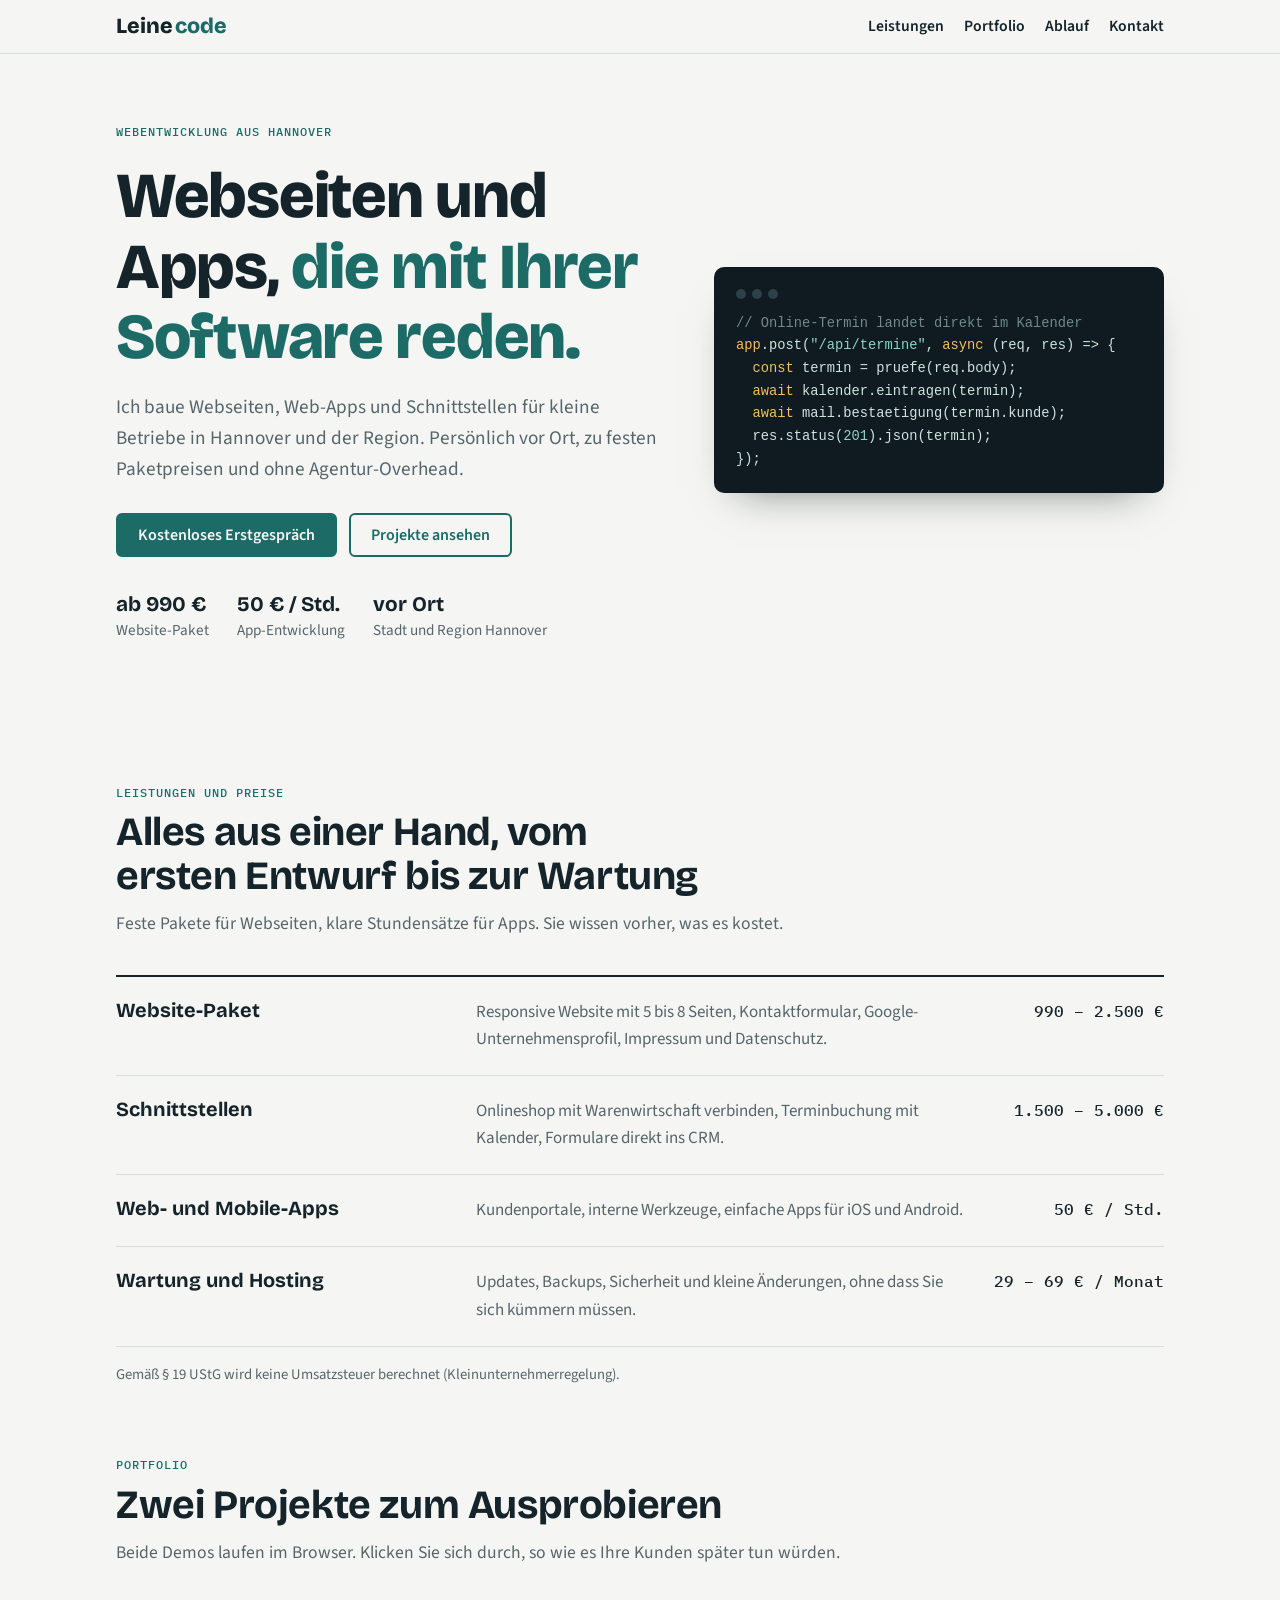
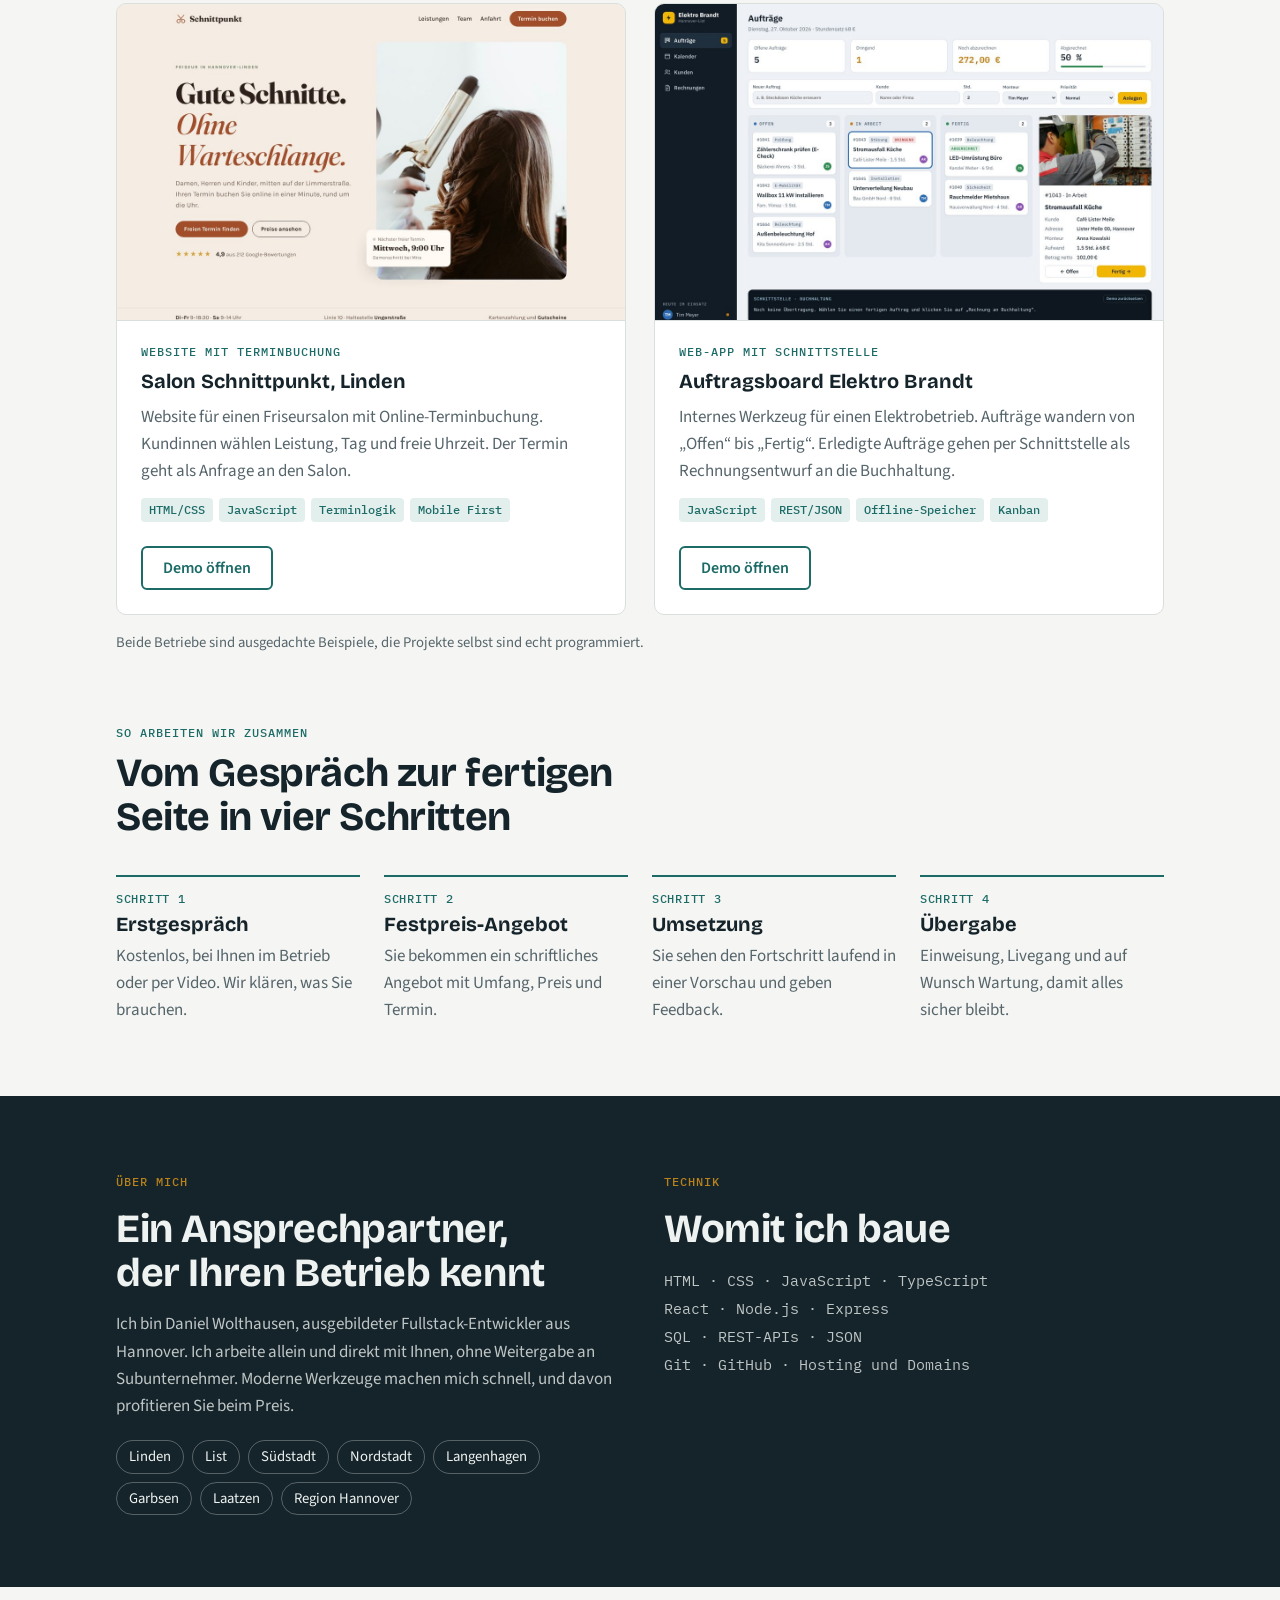
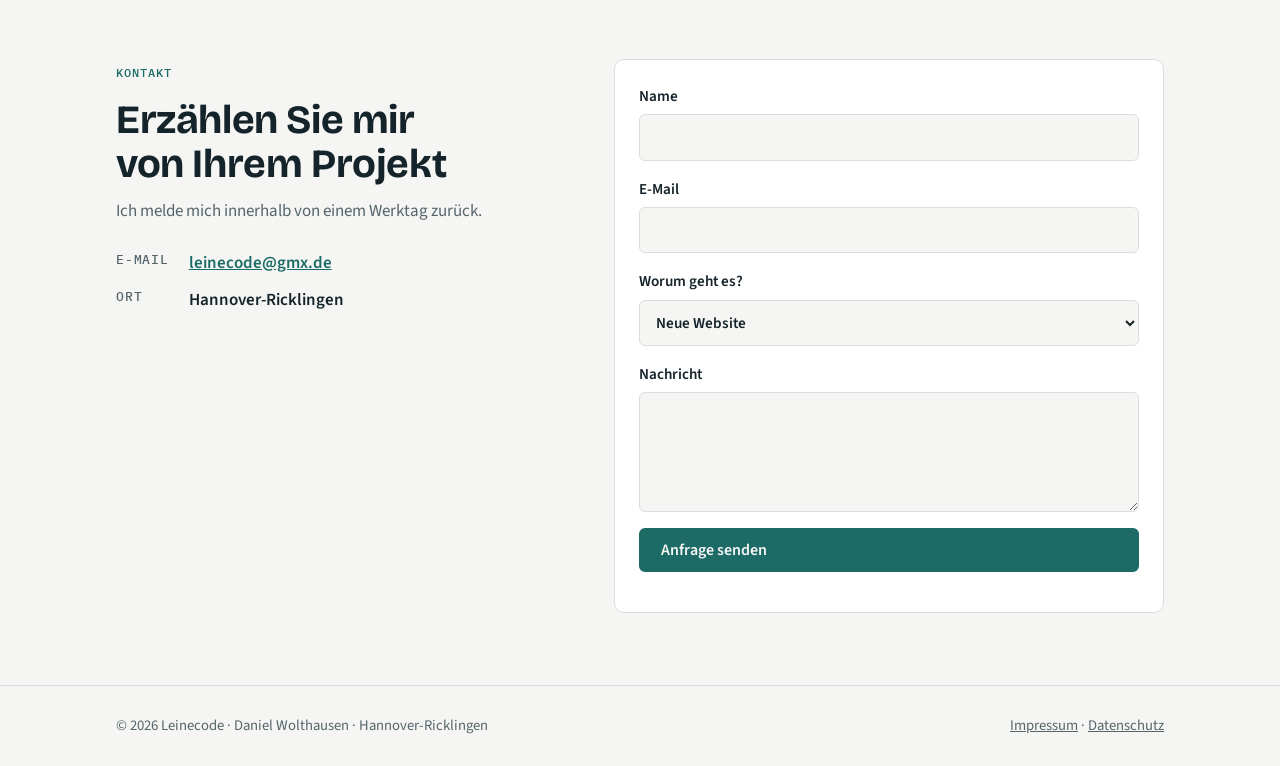
==== commit 78df6b12: "Portfolio mit echten Vorschaubildern der Projekte" ====
--- a/index.html
+++ b/index.html
@@ -40,6 +40,7 @@
   --code-bg: #0a1215; color-scheme: dark;
 }
 * { box-sizing: border-box; }
+html { -webkit-text-size-adjust: 100%; text-size-adjust: 100%; }
 body { margin: 0; background: var(--paper); color: var(--ink); font: 400 1.0625rem/1.6 var(--body); }
 .wrap { max-width: 1080px; margin: 0 auto; padding-left: max(16px, env(safe-area-inset-left, 0px)); padding-right: max(16px, env(safe-area-inset-right, 0px)); }
 h1, h2, h3 { font-family: var(--display); line-height: 1.1; text-wrap: balance; margin: 0; }
@@ -95,6 +96,9 @@
 .cases { display: grid; grid-template-columns: 1fr 1fr; gap: 28px; }
 .case { background: var(--surface); border: 1px solid var(--line); border-radius: 10px; overflow: hidden; display: flex; flex-direction: column; }
 .case .shot { aspect-ratio: 16 / 10; max-width: 100%; border-bottom: 1px solid var(--line); position: relative; overflow: hidden; }
+.case .shot { display: block; background: var(--line); }
+.case .shot img { display: block; width: 100%; height: 100%; object-fit: cover; object-position: top left; transition: transform .4s ease; }
+.case:hover .shot img { transform: scale(1.03); }
 .case .body { padding: 24px; display: grid; gap: 12px; flex: 1; align-content: start; }
 .case .body p { color: var(--muted); }
 .tags { display: flex; flex-wrap: wrap; gap: 6px; }
@@ -155,6 +159,8 @@
   .price { text-align: left; }
 }
 @media (max-width: 520px) {
+  .code { padding: 16px; font-size: 0.74rem; }
+  .code pre { white-space: pre-wrap; overflow-wrap: anywhere; }
   .steps { grid-template-columns: 1fr; }
   nav { gap: 14px; }
   section { padding-block: 52px; }
@@ -253,10 +259,7 @@
       </div>
       <div class="cases">
         <article class="case">
-          <div class="shot shot-salon" aria-hidden="true">
-            <div class="l"><b>Salon Schnittpunkt</b><i></i><i></i><u></u></div>
-            <div class="r"><span></span><span class="on"></span><span></span><span></span><span></span><span></span><span class="on"></span><span></span><span></span><span></span><span></span><span></span></div>
-          </div>
+          <a class="shot" href="salon-schnittpunkt.html" tabindex="-1" aria-hidden="true"><img src="img/vorschau-salon.jpg" alt="" width="1152" height="720" loading="lazy"></a>
           <div class="body">
             <span class="eyebrow">Website mit Terminbuchung</span>
             <h3>Salon Schnittpunkt, Linden</h3>
@@ -266,11 +269,7 @@
           <div class="links"><a class="btn ghost" href="salon-schnittpunkt.html">Demo öffnen</a></div>
         </article>
         <article class="case">
-          <div class="shot shot-board" aria-hidden="true">
-            <div class="col"><b>OFFEN</b><span></span><span></span></div>
-            <div class="col"><b>IN ARBEIT</b><span class="w"></span></div>
-            <div class="col"><b>FERTIG</b><span class="d"></span><span class="d"></span></div>
-          </div>
+          <a class="shot" href="auftragsboard.html" tabindex="-1" aria-hidden="true"><img src="img/vorschau-board.jpg" alt="" width="1152" height="720" loading="lazy"></a>
           <div class="body">
             <span class="eyebrow">Web-App mit Schnittstelle</span>
             <h3>Auftragsboard Elektro Brandt</h3>
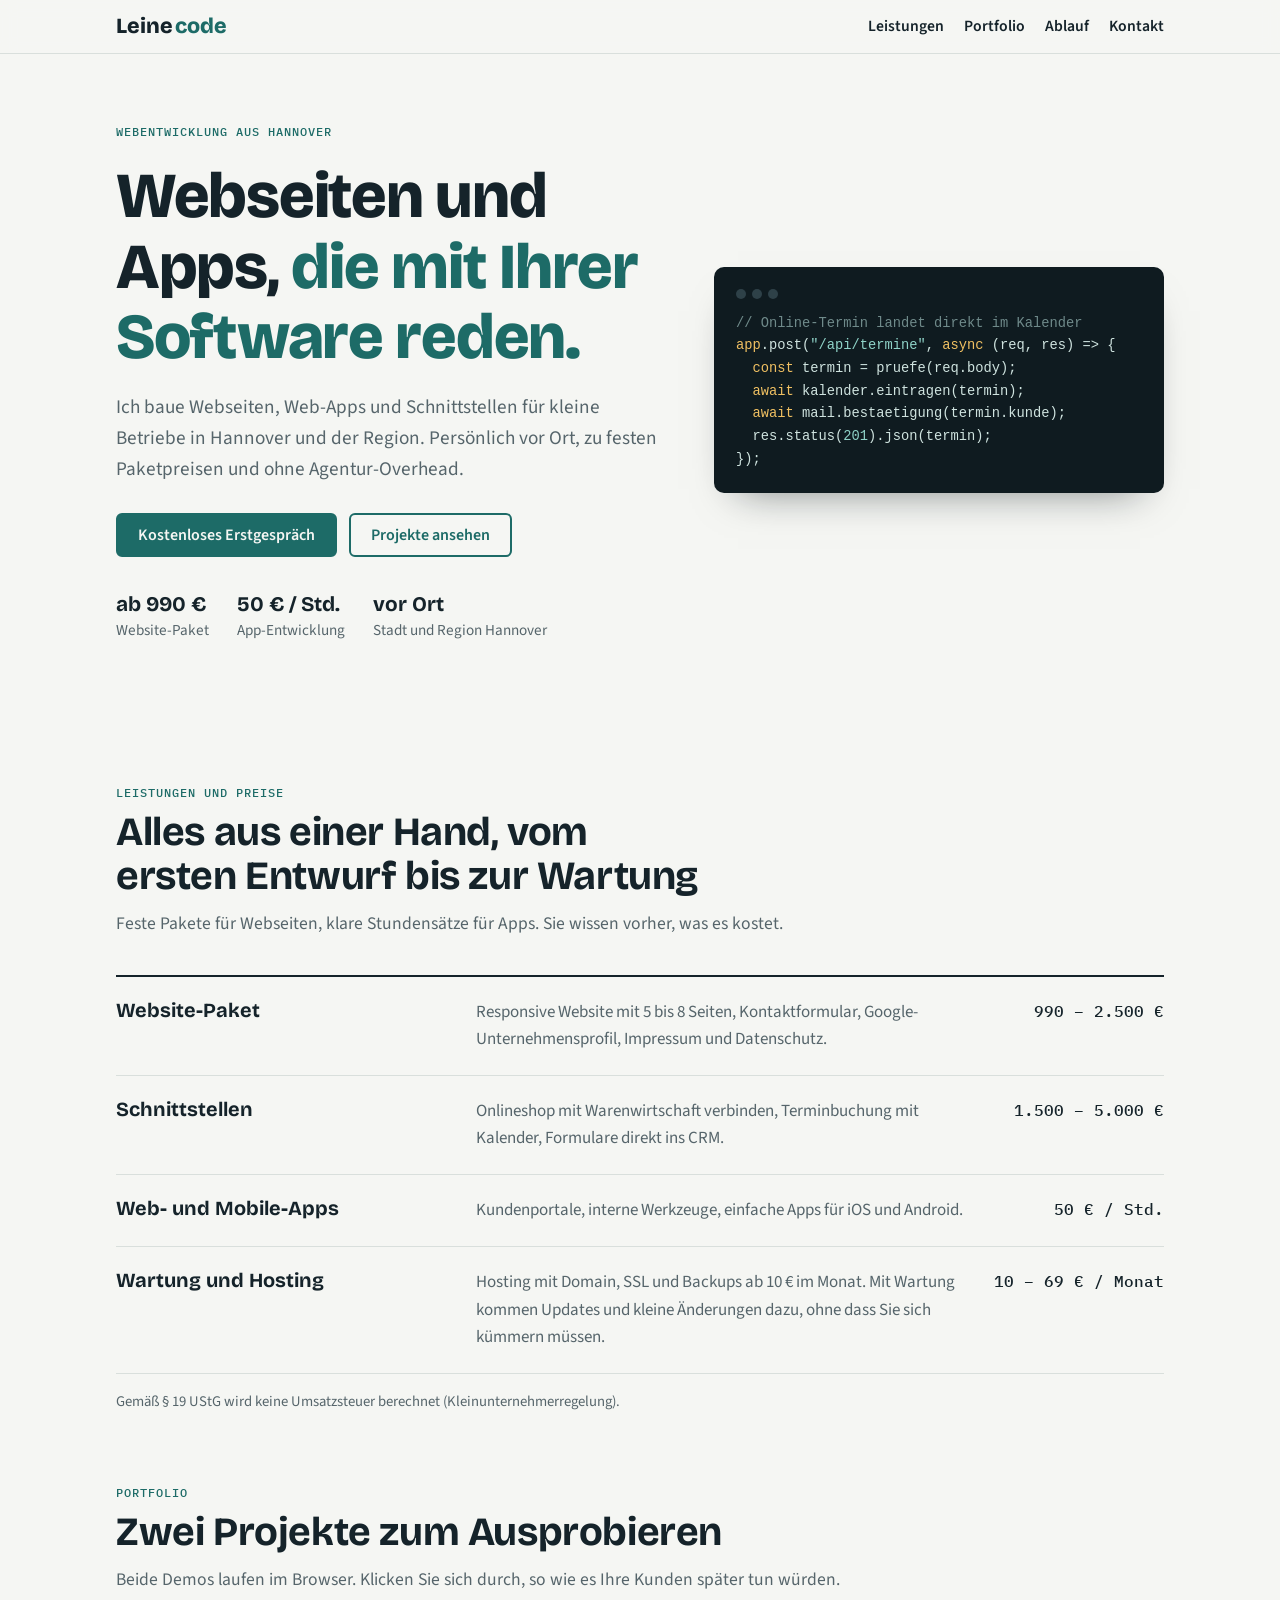
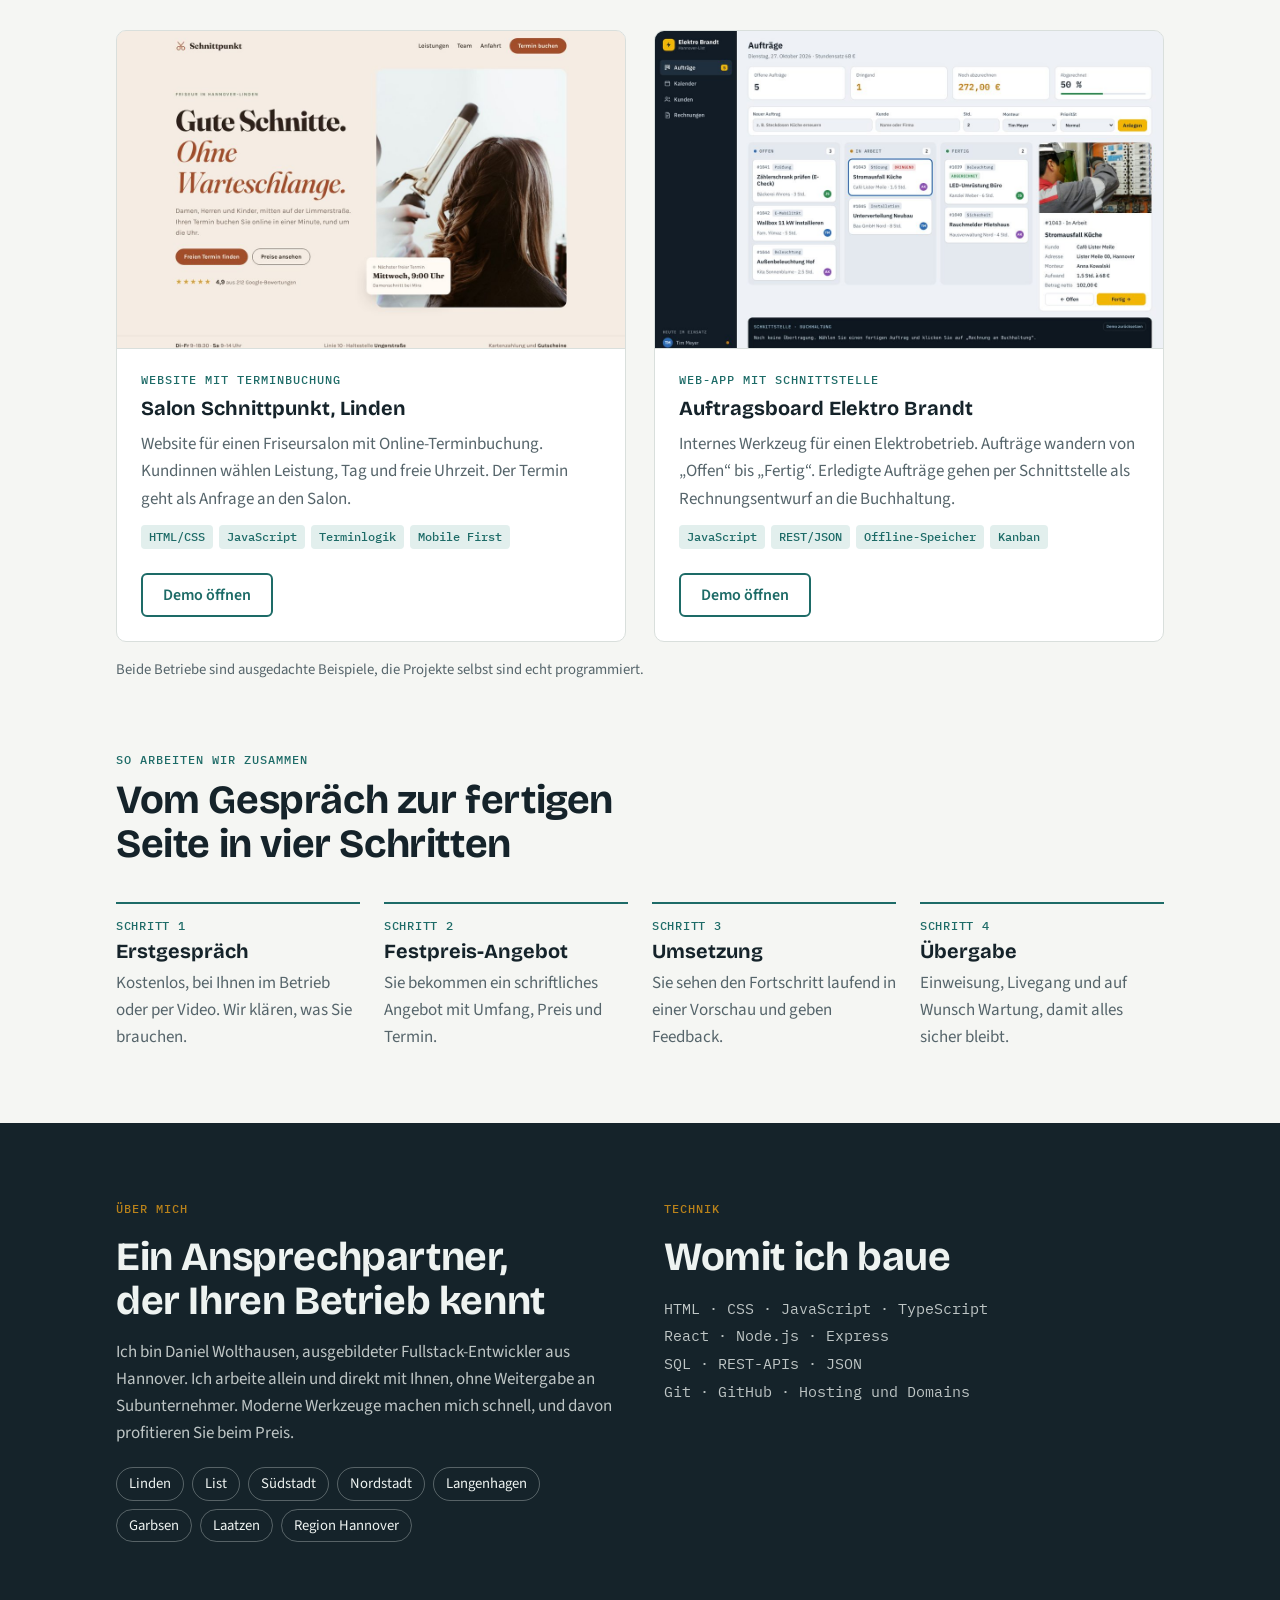
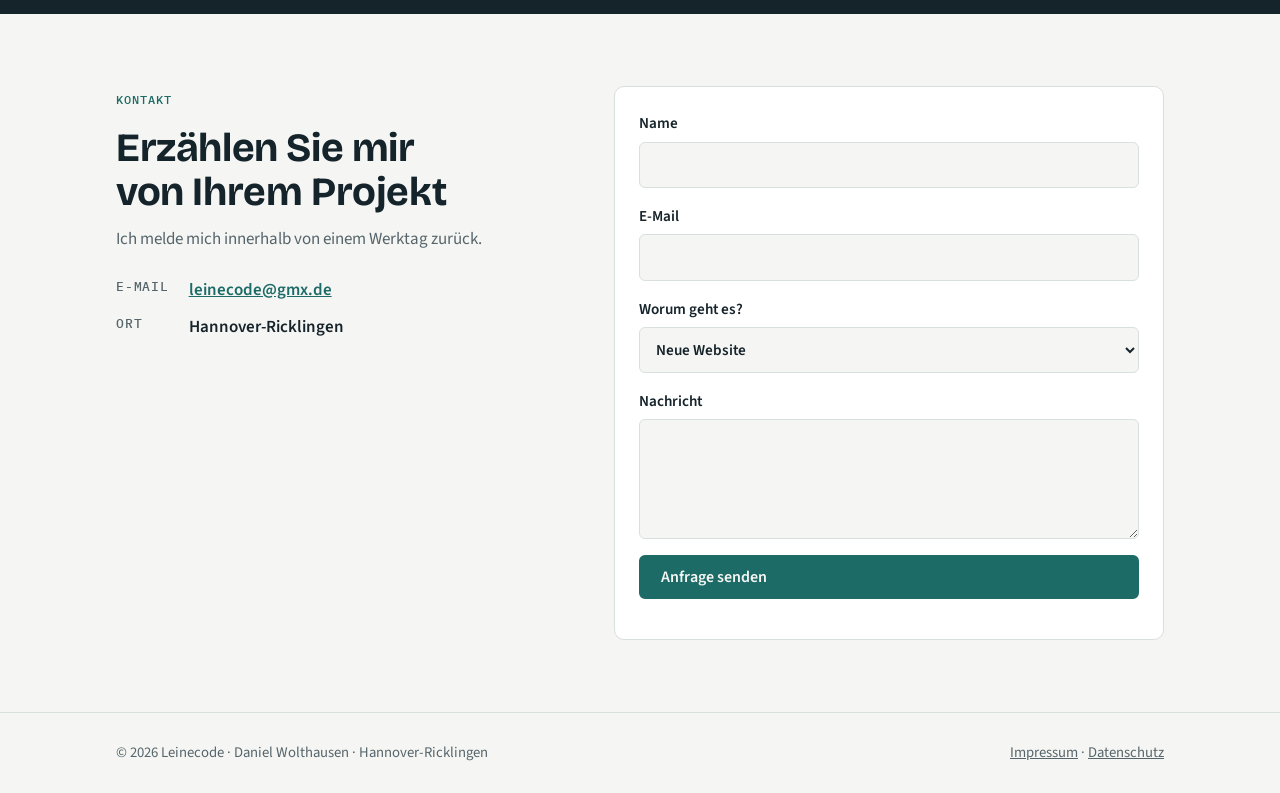
==== commit e3164d41: "Hosting-Paket ab 10 € im Monat in die Preise aufnehmen" ====
--- a/index.html
+++ b/index.html
@@ -242,8 +242,8 @@
         </div>
         <div class="price-row">
           <h3>Wartung und Hosting</h3>
-          <p>Updates, Backups, Sicherheit und kleine Änderungen, ohne dass Sie sich kümmern müssen.</p>
-          <span class="price">29 – 69 € / Monat</span>
+          <p>Hosting mit Domain, SSL und Backups ab 10 € im Monat. Mit Wartung kommen Updates und kleine Änderungen dazu, ohne dass Sie sich kümmern müssen.</p>
+          <span class="price">10 – 69 € / Monat</span>
         </div>
       </div>
       <p class="note">Gemäß § 19 UStG wird keine Umsatzsteuer berechnet (Kleinunternehmerregelung).</p>
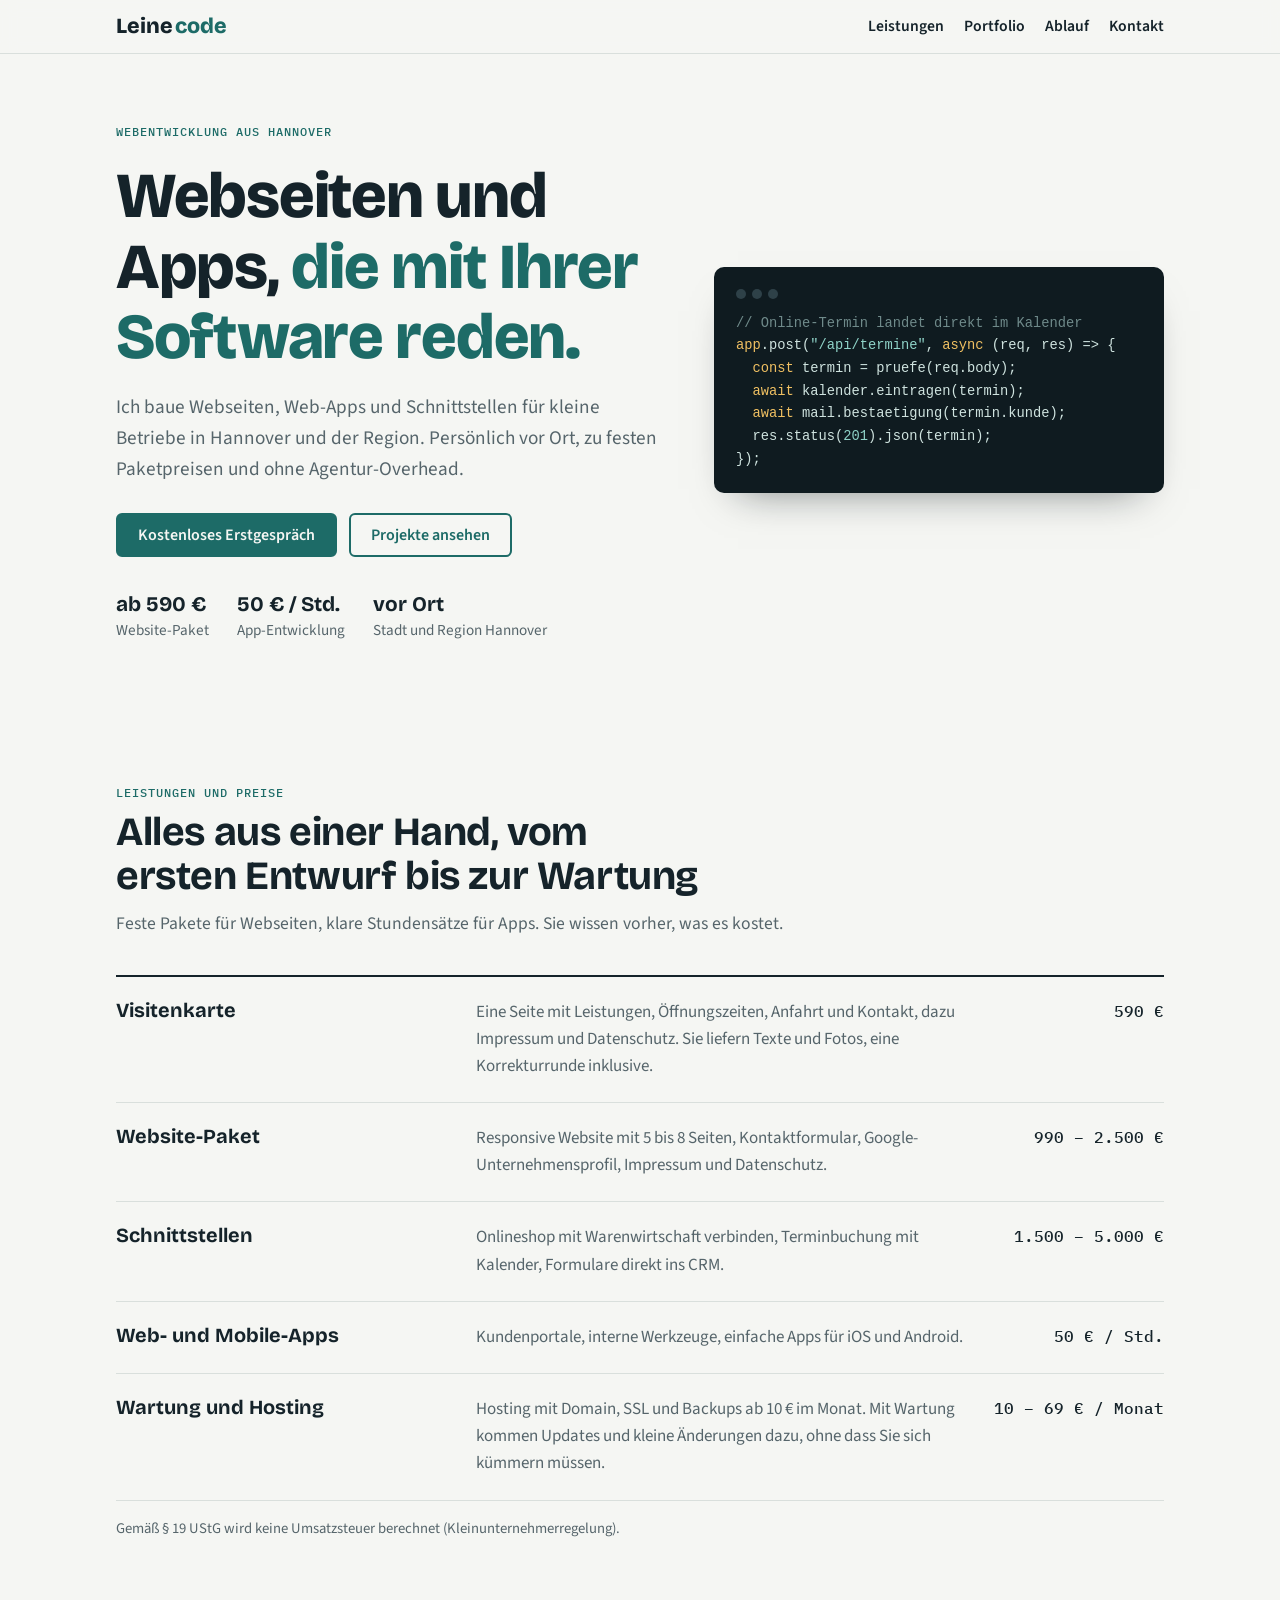
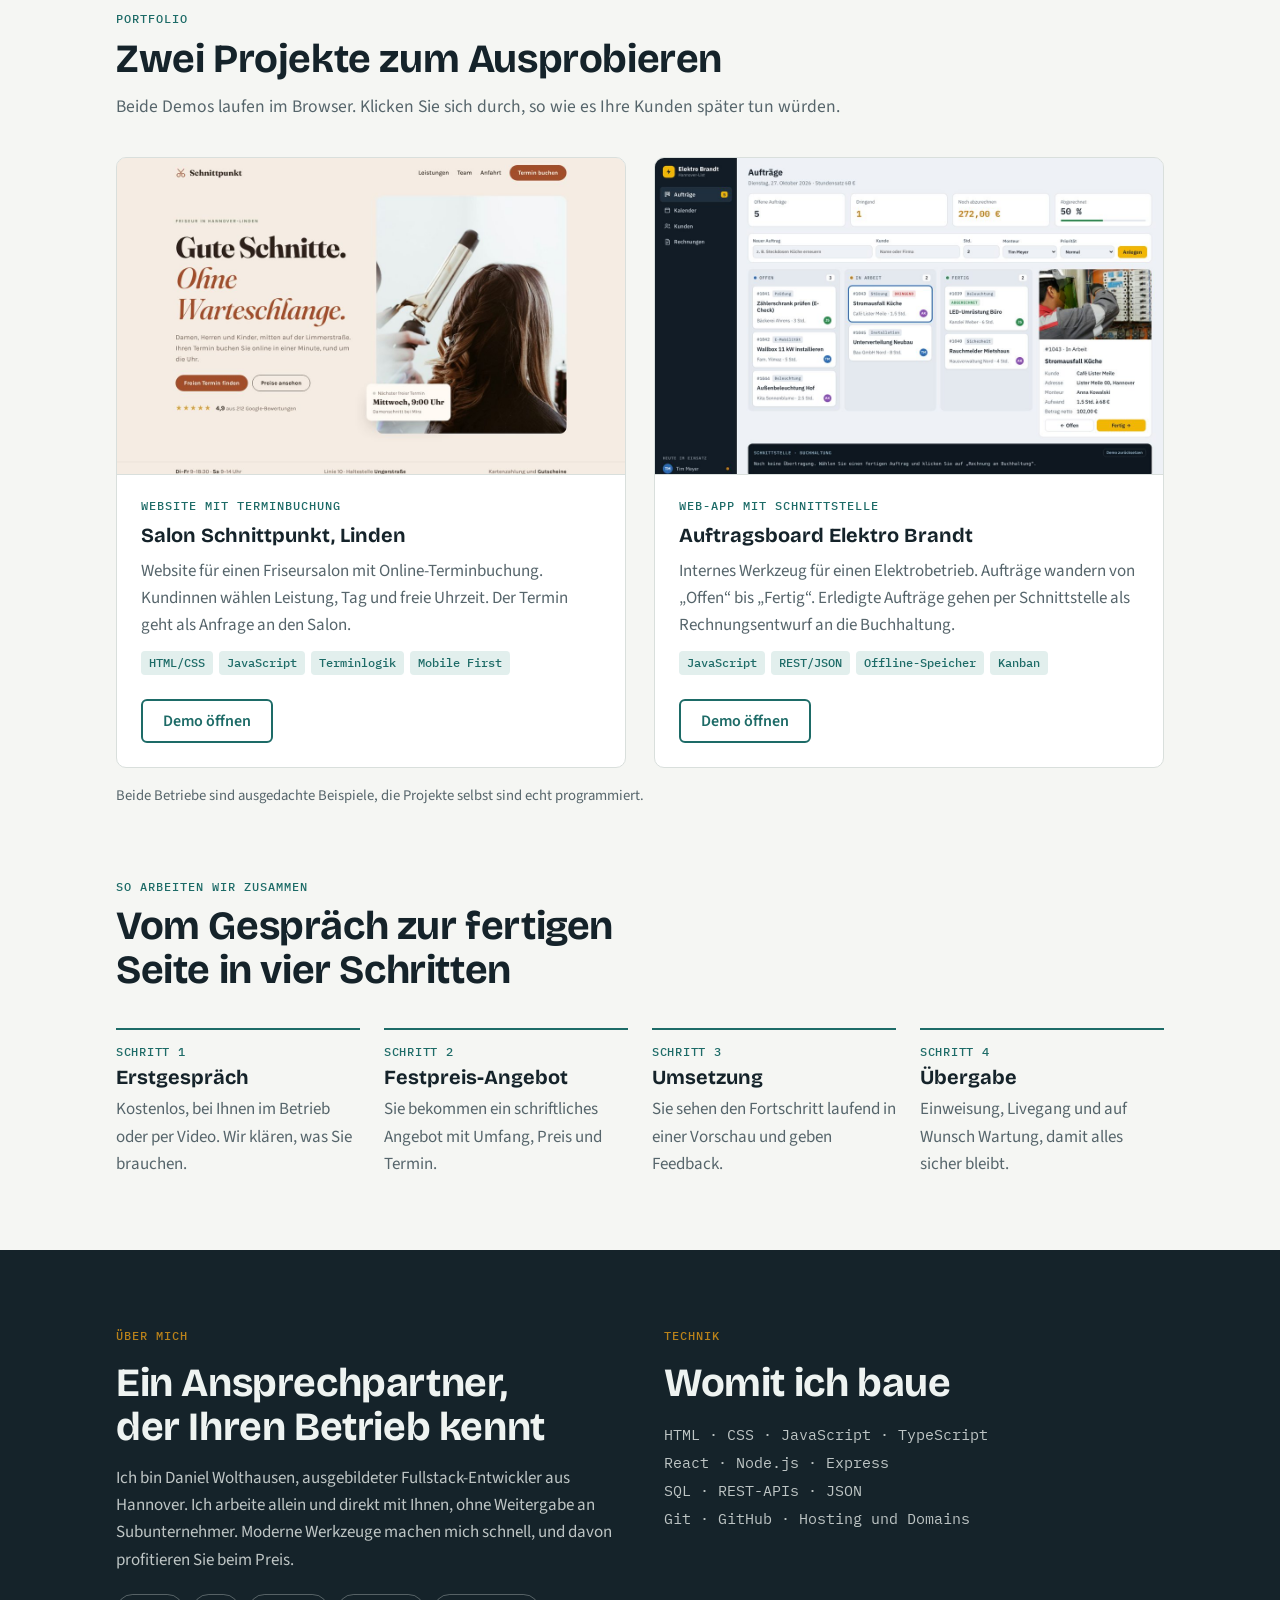
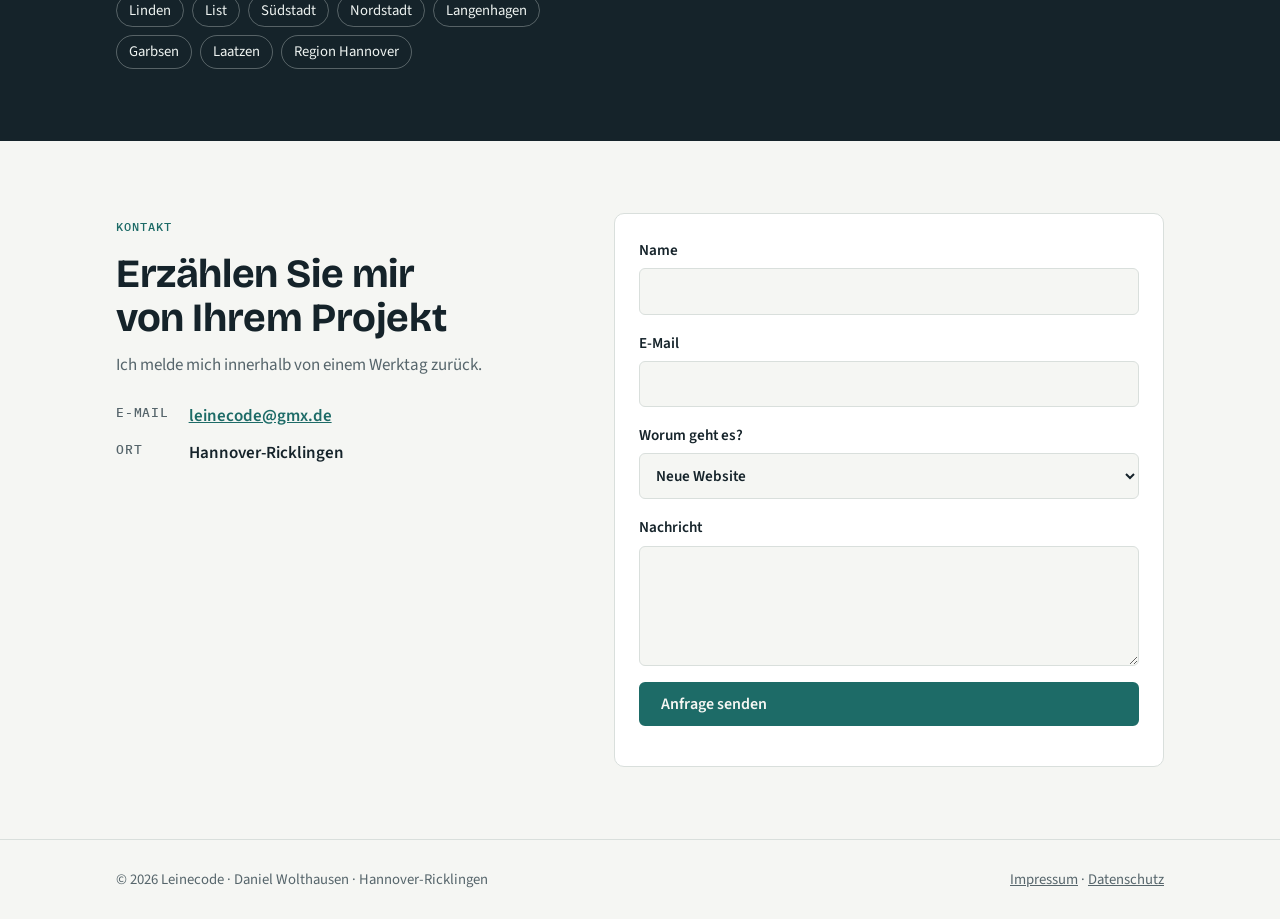
==== commit 9683daf4: "Einstiegspaket Visitenkarte für 590 € ergänzen" ====
--- a/index.html
+++ b/index.html
@@ -199,7 +199,7 @@
           <a class="btn ghost" href="#portfolio">Projekte ansehen</a>
         </div>
         <div class="facts">
-          <div><b>ab 990 €</b>Website-Paket</div>
+          <div><b>ab 590 €</b>Website-Paket</div>
           <div><b>50 € / Std.</b>App-Entwicklung</div>
           <div><b>vor Ort</b>Stadt und Region Hannover</div>
         </div>
@@ -225,6 +225,11 @@
         <p>Feste Pakete für Webseiten, klare Stundensätze für Apps. Sie wissen vorher, was es kostet.</p>
       </div>
       <div class="price-list">
+        <div class="price-row">
+          <h3>Visitenkarte</h3>
+          <p>Eine Seite mit Leistungen, Öffnungszeiten, Anfahrt und Kontakt, dazu Impressum und Datenschutz. Sie liefern Texte und Fotos, eine Korrekturrunde inklusive.</p>
+          <span class="price">590 €</span>
+        </div>
         <div class="price-row">
           <h3>Website-Paket</h3>
           <p>Responsive Website mit 5 bis 8 Seiten, Kontaktformular, Google-Unternehmensprofil, Impressum und Datenschutz.</p>
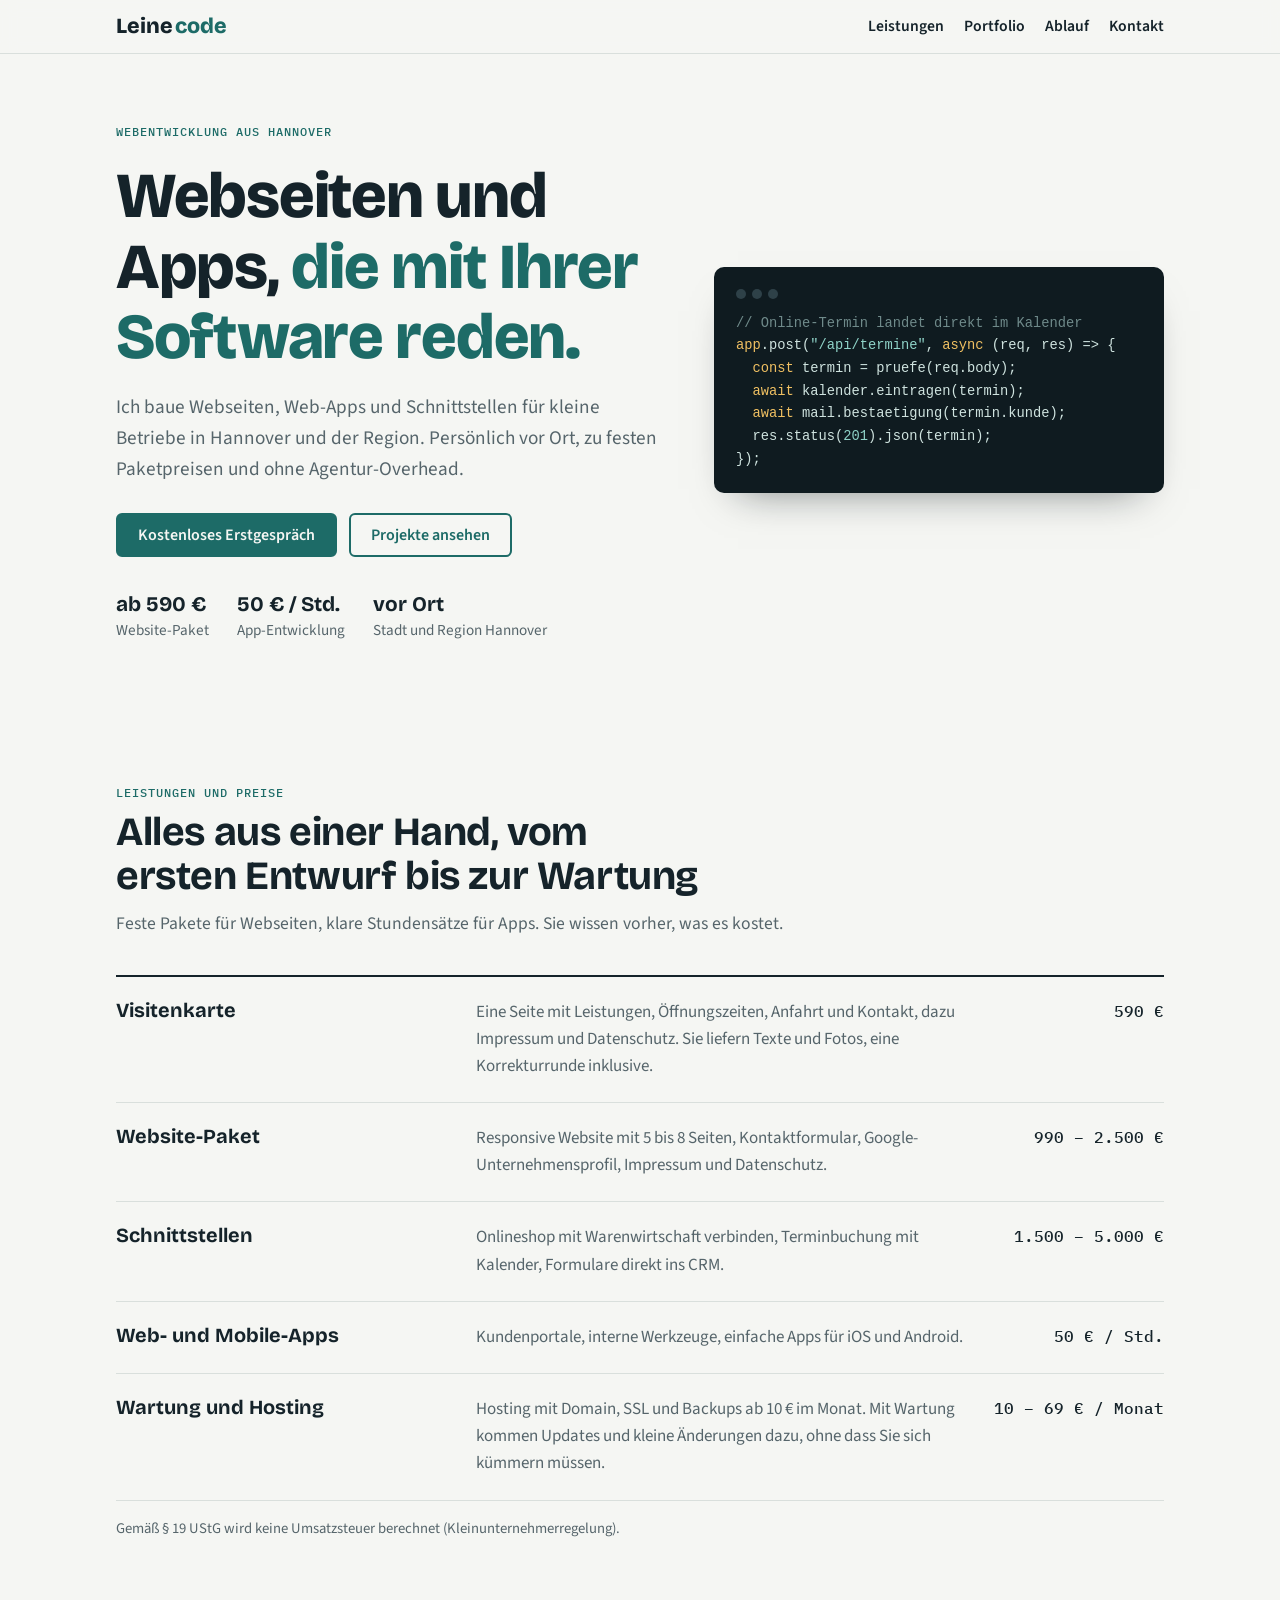
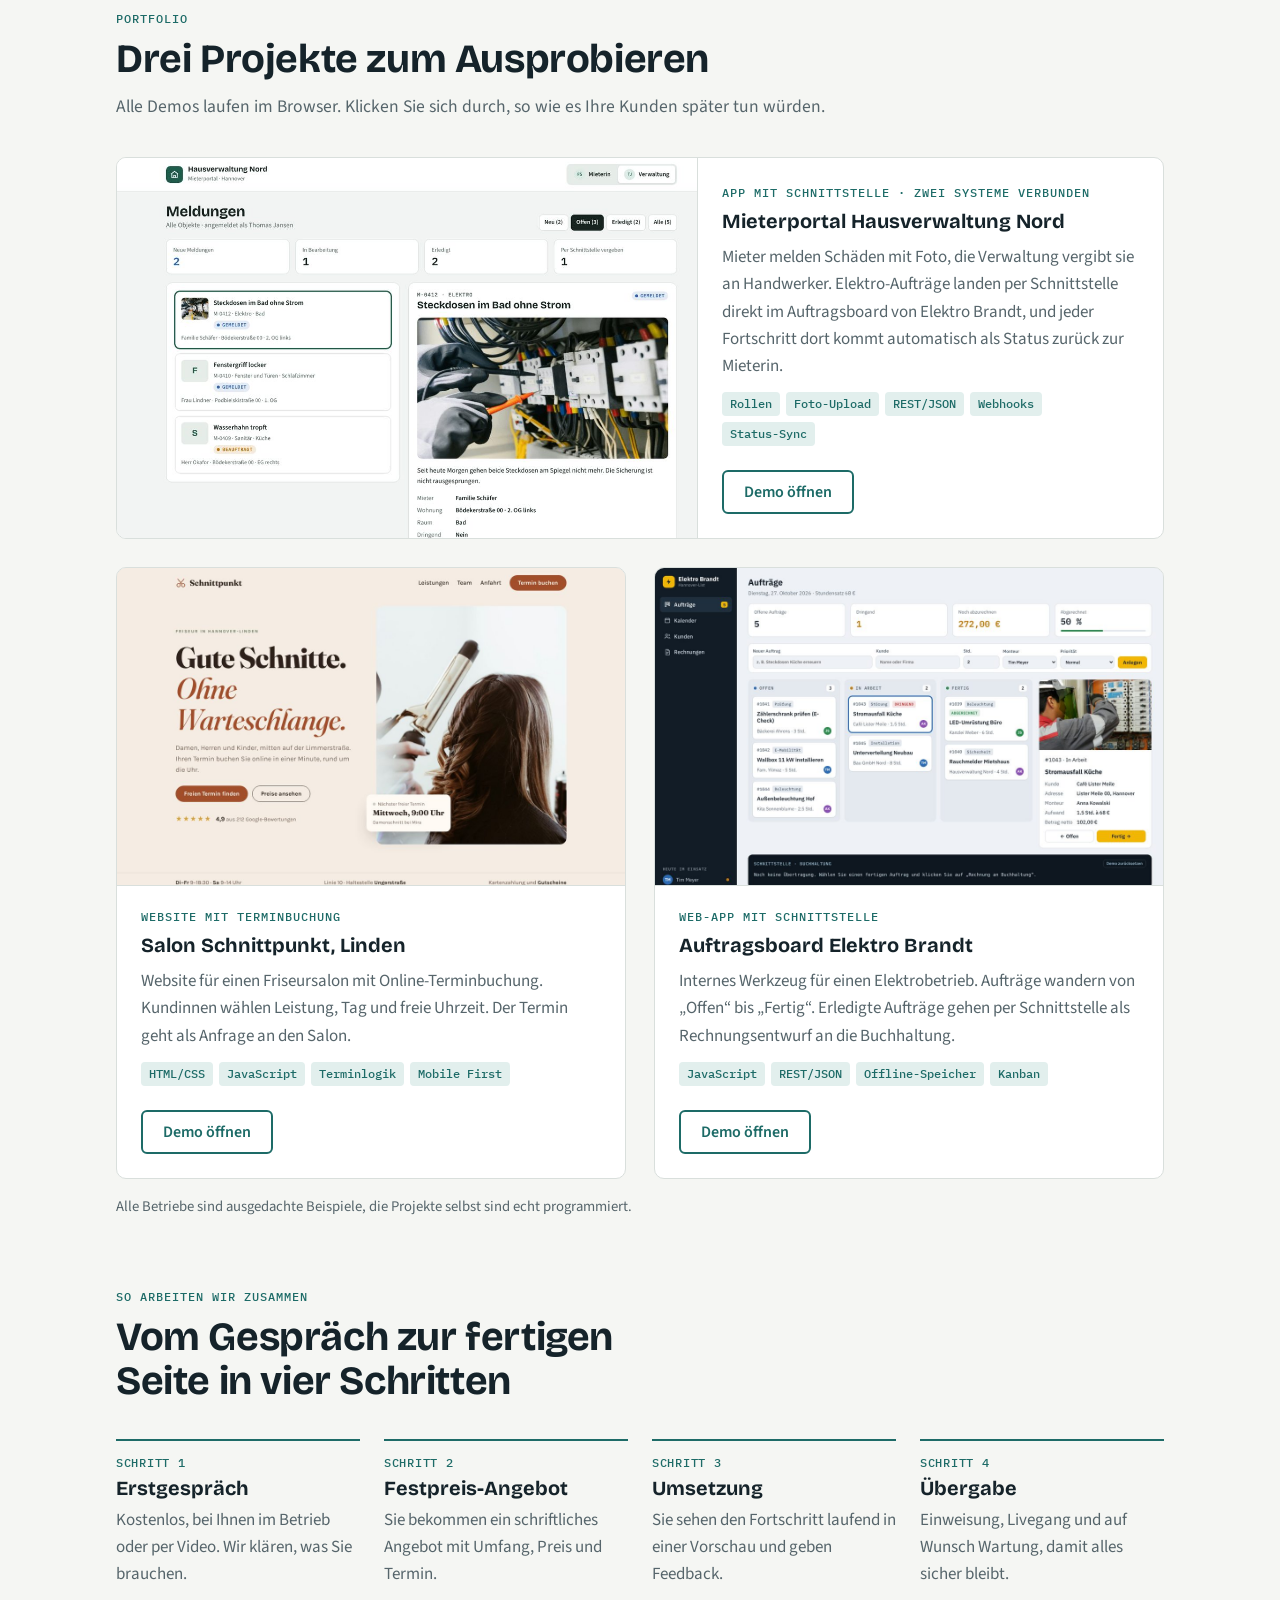
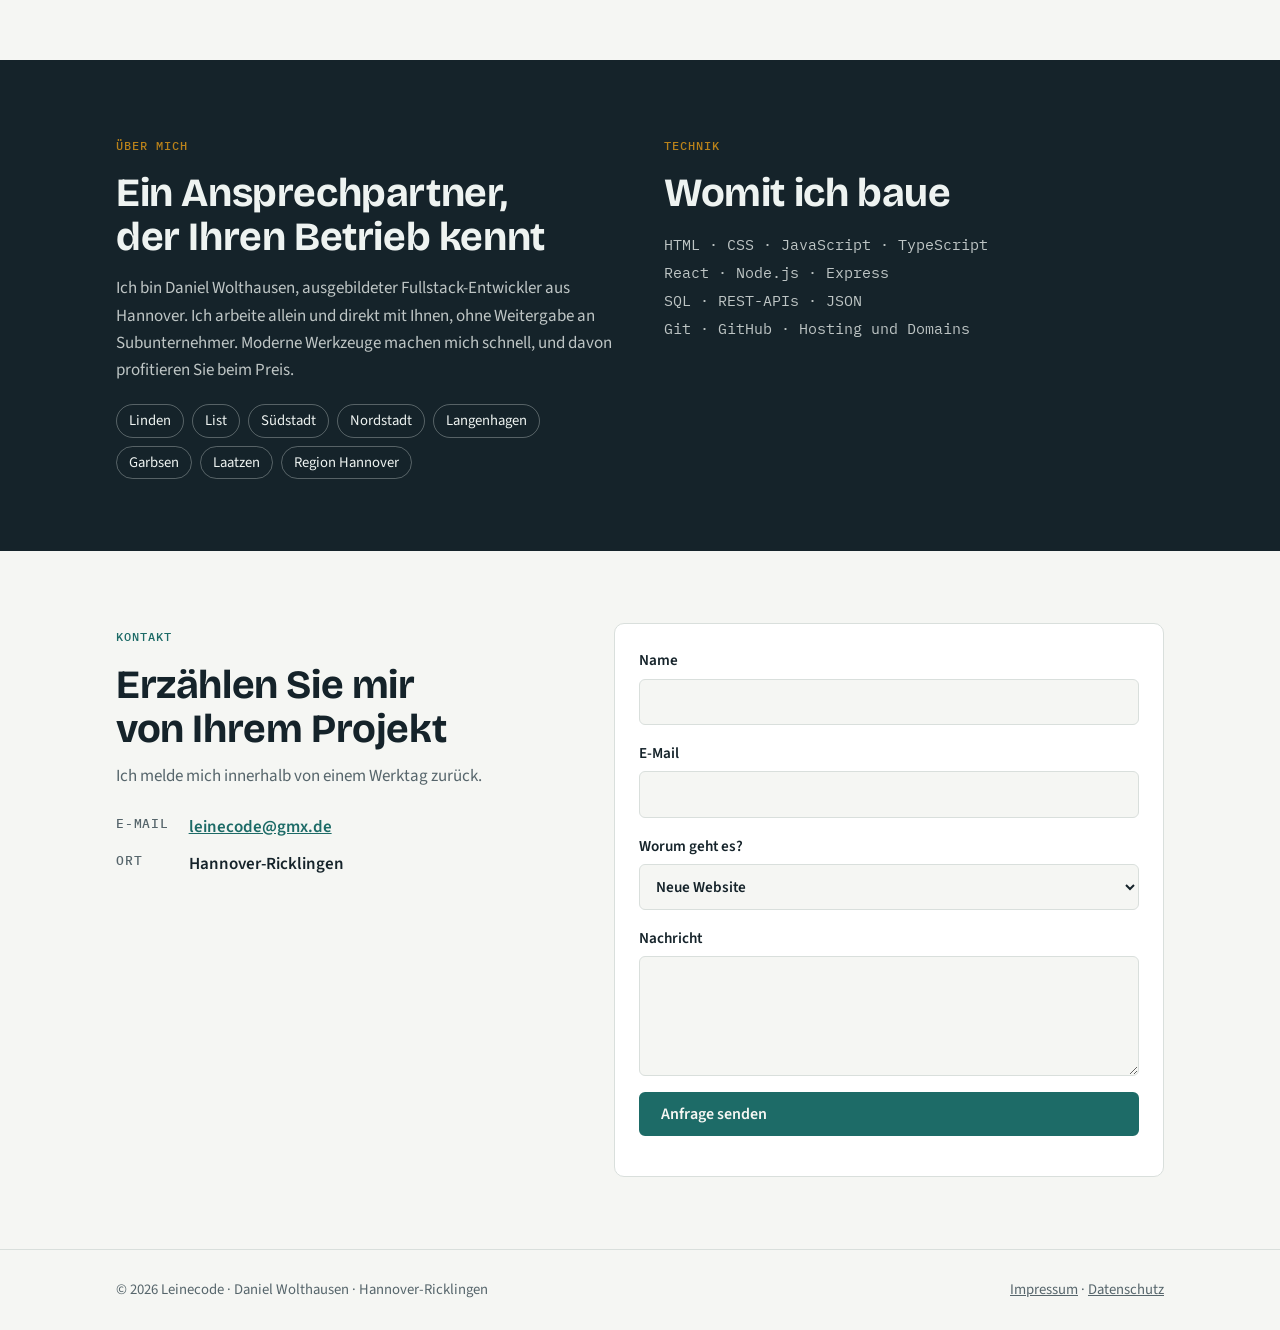
==== commit effab34f: "Mieterportal mit Schnittstelle zum Auftragsboard" ====
--- a/index.html
+++ b/index.html
@@ -94,6 +94,10 @@
 
 /* Portfolio */
 .cases { display: grid; grid-template-columns: 1fr 1fr; gap: 28px; }
+.case.wide { grid-column: 1 / -1; display: grid; grid-template-columns: 1.25fr 1fr; }
+.case.wide .shot { border-bottom: 0; border-right: 1px solid var(--line); height: 100%; }
+.wide-body { display: flex; flex-direction: column; min-width: 0; }
+.case.wide .body { padding-top: 28px; }
 .case { background: var(--surface); border: 1px solid var(--line); border-radius: 10px; overflow: hidden; display: flex; flex-direction: column; }
 .case .shot { aspect-ratio: 16 / 10; max-width: 100%; border-bottom: 1px solid var(--line); position: relative; overflow: hidden; }
 .case .shot { display: block; background: var(--line); }
@@ -153,7 +157,8 @@
 footer a { color: var(--muted); }
 
 @media (max-width: 860px) {
-  .hero .wrap, .band .wrap, .contact, .cases { grid-template-columns: 1fr; }
+  .hero .wrap, .band .wrap, .contact, .cases, .case.wide { grid-template-columns: 1fr; }
+  .case.wide .shot { border-right: 0; border-bottom: 1px solid var(--line); height: auto; }
   .steps { grid-template-columns: 1fr 1fr; }
   .price-row { grid-template-columns: 1fr; gap: 6px; }
   .price { text-align: left; }
@@ -259,10 +264,22 @@
     <div class="wrap">
       <div class="section-head">
         <span class="eyebrow">Portfolio</span>
-        <h2>Zwei Projekte zum Ausprobieren</h2>
-        <p>Beide Demos laufen im Browser. Klicken Sie sich durch, so wie es Ihre Kunden später tun würden.</p>
+        <h2>Drei Projekte zum Ausprobieren</h2>
+        <p>Alle Demos laufen im Browser. Klicken Sie sich durch, so wie es Ihre Kunden später tun würden.</p>
       </div>
       <div class="cases">
+        <article class="case wide">
+          <a class="shot" href="mieterportal.html" tabindex="-1" aria-hidden="true"><img src="img/vorschau-mieterportal.jpg" alt="" width="1152" height="720" loading="lazy"></a>
+          <div class="wide-body">
+          <div class="body">
+            <span class="eyebrow">App mit Schnittstelle · zwei Systeme verbunden</span>
+            <h3>Mieterportal Hausverwaltung Nord</h3>
+            <p>Mieter melden Schäden mit Foto, die Verwaltung vergibt sie an Handwerker. Elektro-Aufträge landen per Schnittstelle direkt im Auftragsboard von Elektro Brandt, und jeder Fortschritt dort kommt automatisch als Status zurück zur Mieterin.</p>
+            <div class="tags"><span class="tag">Rollen</span><span class="tag">Foto-Upload</span><span class="tag">REST/JSON</span><span class="tag">Webhooks</span><span class="tag">Status-Sync</span></div>
+          </div>
+          <div class="links"><a class="btn ghost" href="mieterportal.html">Demo öffnen</a></div>
+          </div>
+        </article>
         <article class="case">
           <a class="shot" href="salon-schnittpunkt.html" tabindex="-1" aria-hidden="true"><img src="img/vorschau-salon.jpg" alt="" width="1152" height="720" loading="lazy"></a>
           <div class="body">
@@ -284,7 +301,7 @@
           <div class="links"><a class="btn ghost" href="auftragsboard.html">Demo öffnen</a></div>
         </article>
       </div>
-      <p class="note">Beide Betriebe sind ausgedachte Beispiele, die Projekte selbst sind echt programmiert.</p>
+      <p class="note">Alle Betriebe sind ausgedachte Beispiele, die Projekte selbst sind echt programmiert.</p>
     </div>
   </section>
 
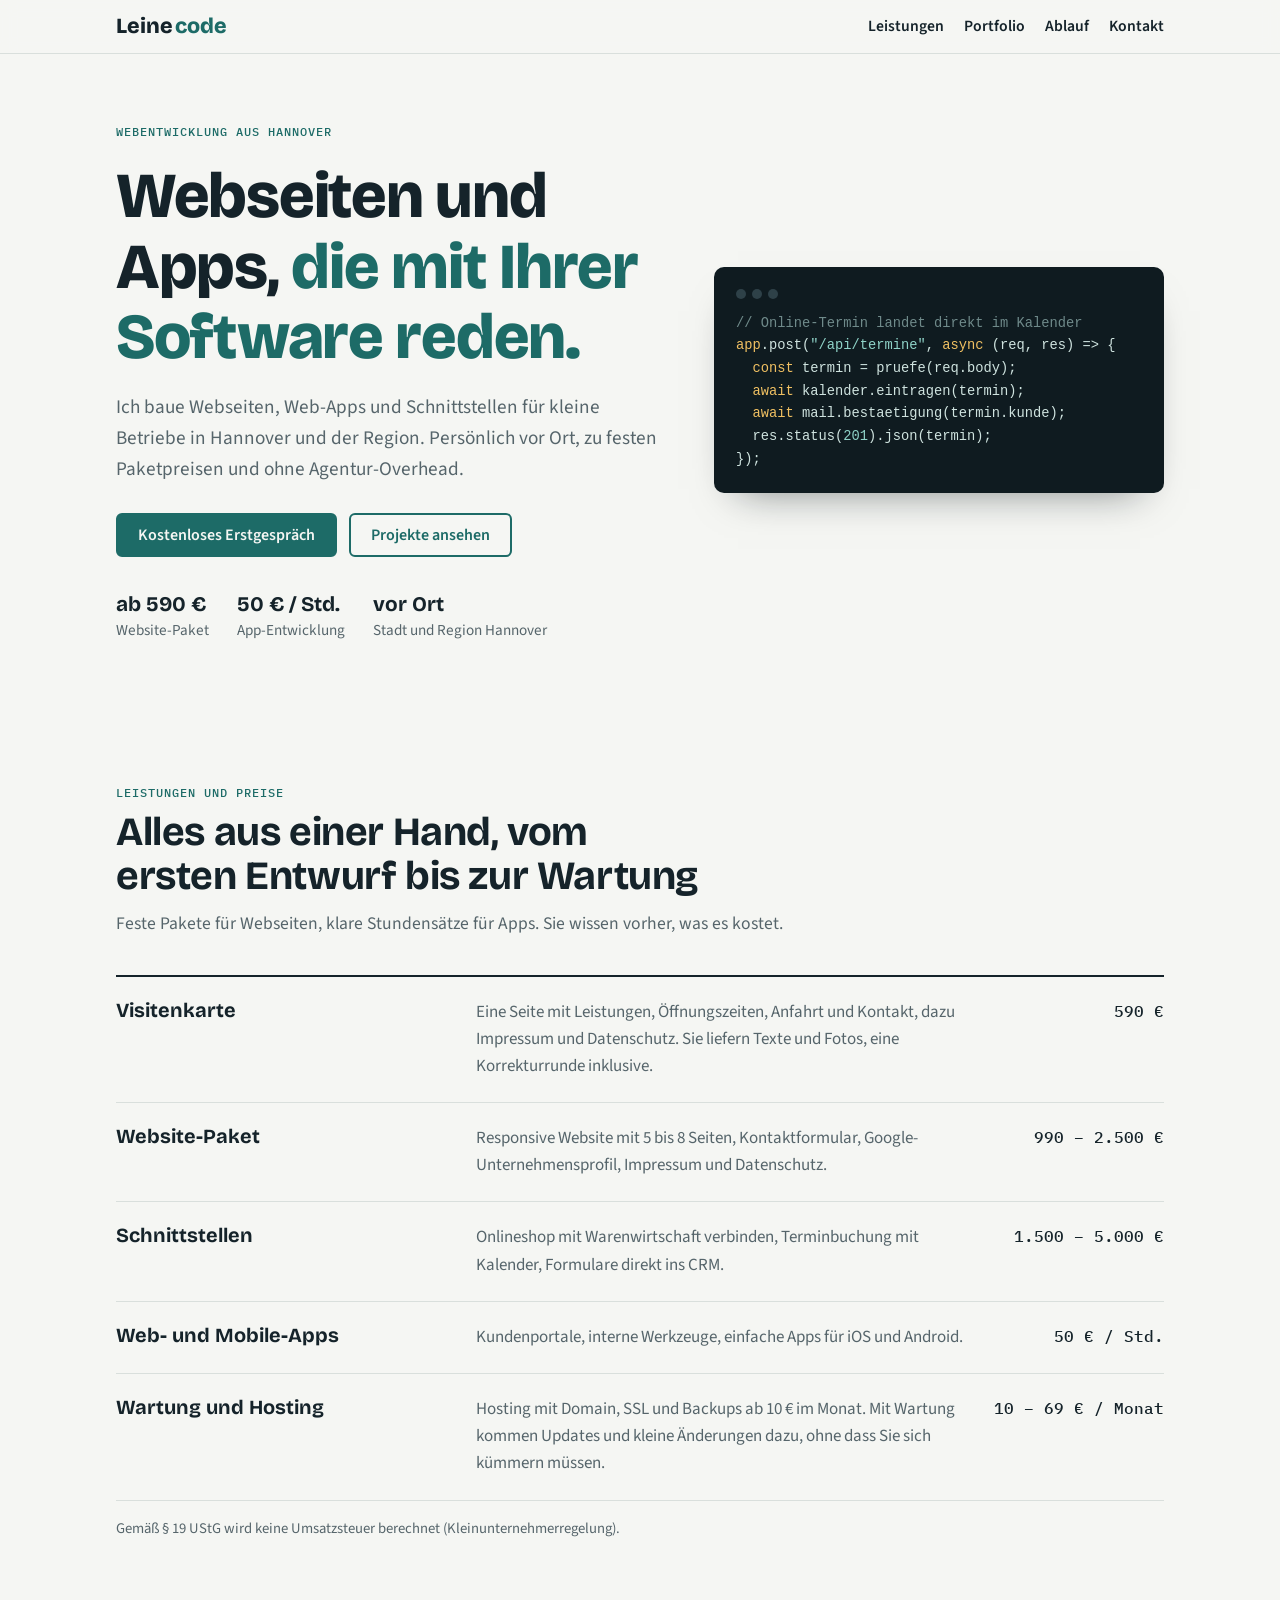
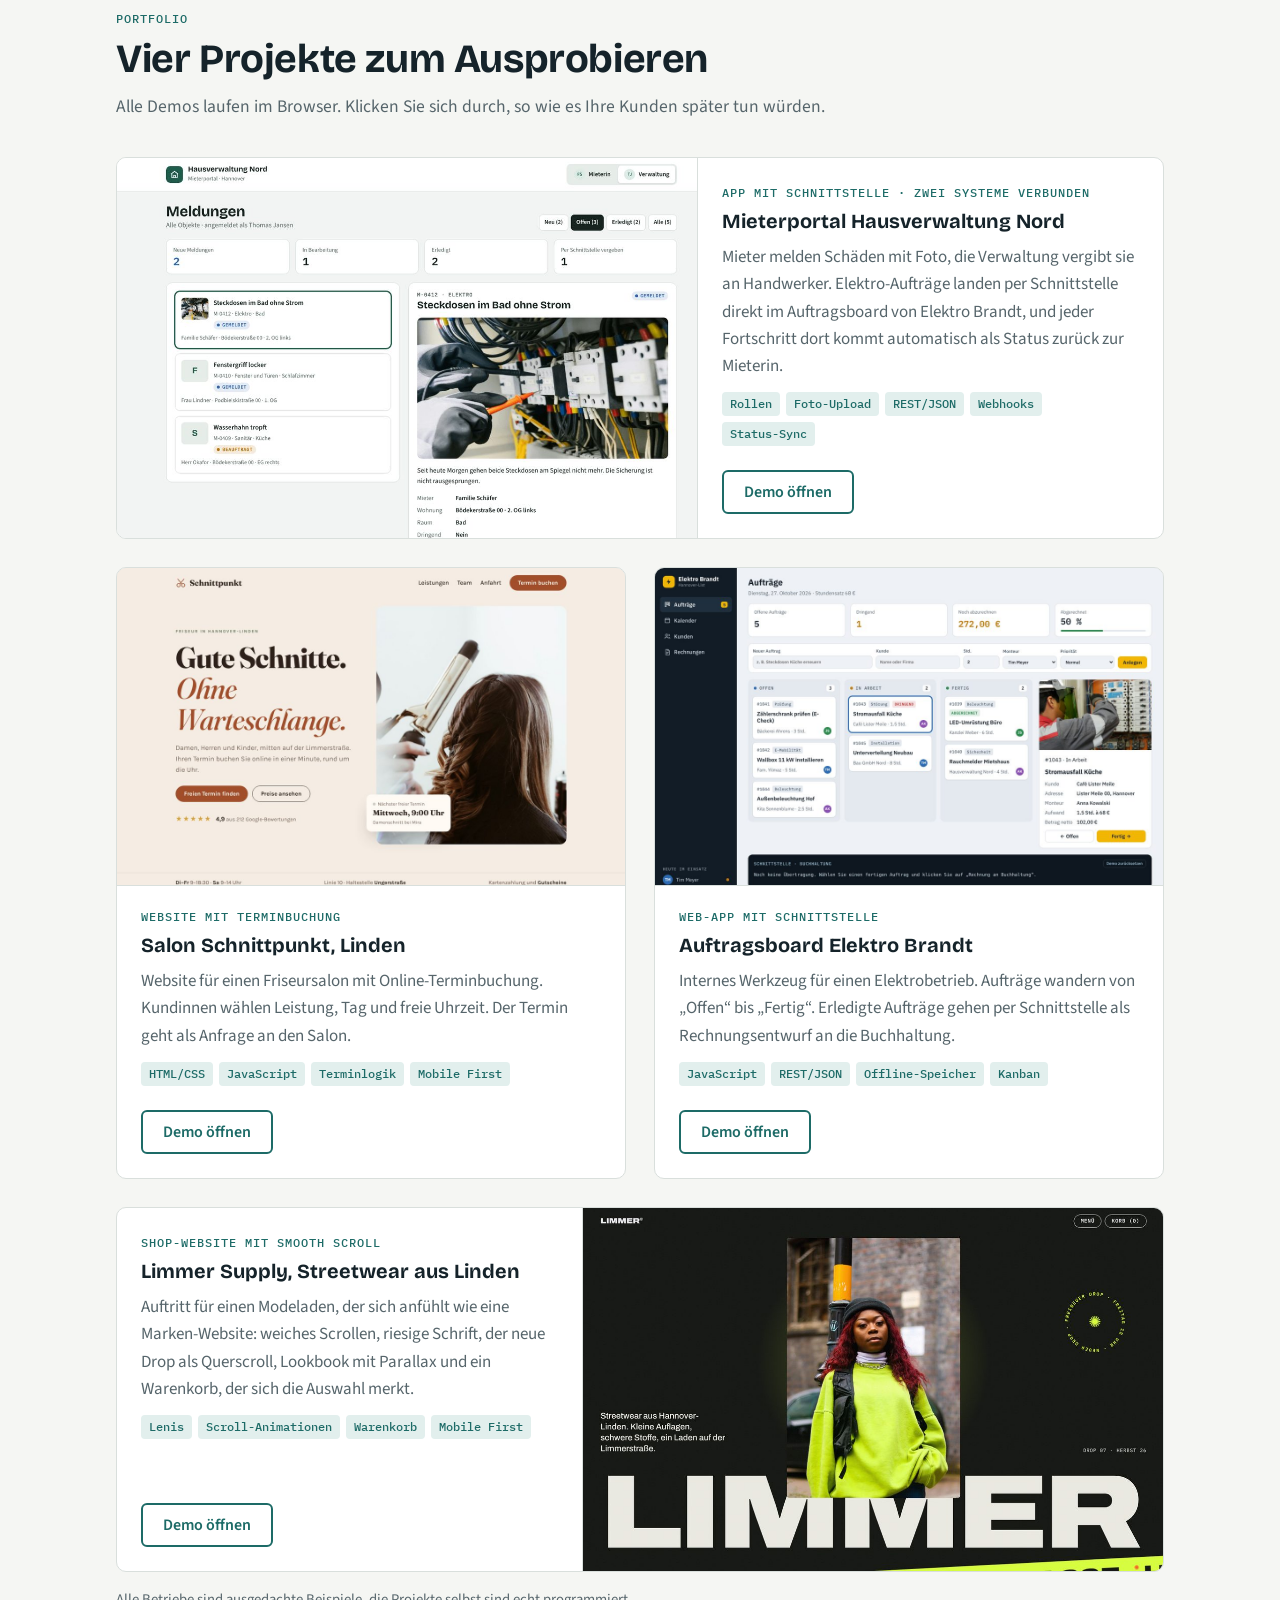
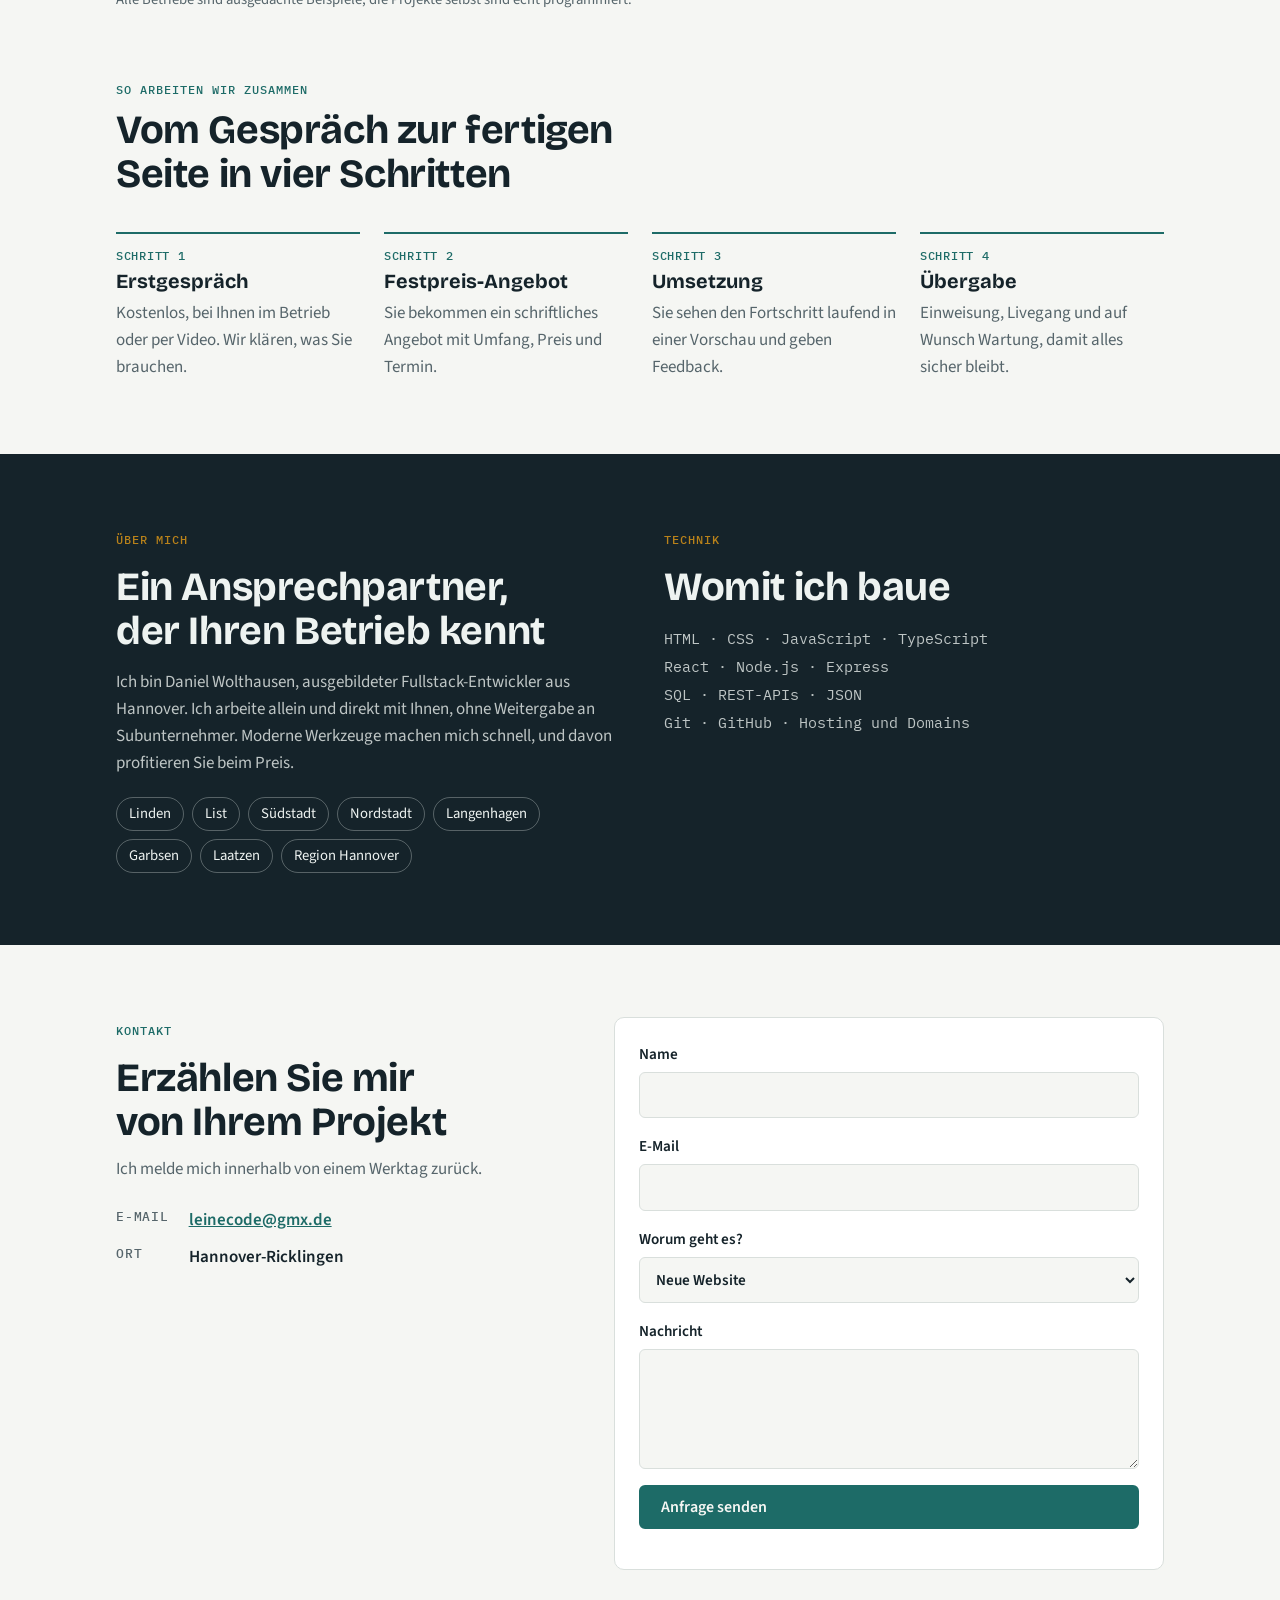
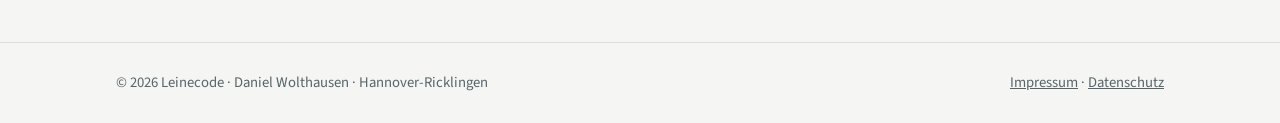
==== commit 06de67f1: "Limmer Supply: Streetwear-Shop mit Smooth Scroll" ====
--- a/index.html
+++ b/index.html
@@ -98,6 +98,8 @@
 .case.wide .shot { border-bottom: 0; border-right: 1px solid var(--line); height: 100%; }
 .wide-body { display: flex; flex-direction: column; min-width: 0; }
 .case.wide .body { padding-top: 28px; }
+.case.wide.flip { grid-template-columns: 1fr 1.25fr; }
+.case.wide.flip .shot { order: 2; border-right: 0; border-left: 1px solid var(--line); }
 .case { background: var(--surface); border: 1px solid var(--line); border-radius: 10px; overflow: hidden; display: flex; flex-direction: column; }
 .case .shot { aspect-ratio: 16 / 10; max-width: 100%; border-bottom: 1px solid var(--line); position: relative; overflow: hidden; }
 .case .shot { display: block; background: var(--line); }
@@ -159,6 +161,8 @@
 @media (max-width: 860px) {
   .hero .wrap, .band .wrap, .contact, .cases, .case.wide { grid-template-columns: 1fr; }
   .case.wide .shot { border-right: 0; border-bottom: 1px solid var(--line); height: auto; }
+  .case.wide.flip { grid-template-columns: 1fr; }
+  .case.wide.flip .shot { order: 0; border-left: 0; }
   .steps { grid-template-columns: 1fr 1fr; }
   .price-row { grid-template-columns: 1fr; gap: 6px; }
   .price { text-align: left; }
@@ -264,7 +268,7 @@
     <div class="wrap">
       <div class="section-head">
         <span class="eyebrow">Portfolio</span>
-        <h2>Drei Projekte zum Ausprobieren</h2>
+        <h2>Vier Projekte zum Ausprobieren</h2>
         <p>Alle Demos laufen im Browser. Klicken Sie sich durch, so wie es Ihre Kunden später tun würden.</p>
       </div>
       <div class="cases">
@@ -299,6 +303,18 @@
             <div class="tags"><span class="tag">JavaScript</span><span class="tag">REST/JSON</span><span class="tag">Offline-Speicher</span><span class="tag">Kanban</span></div>
           </div>
           <div class="links"><a class="btn ghost" href="auftragsboard.html">Demo öffnen</a></div>
+        </article>
+        <article class="case wide flip">
+          <a class="shot" href="limmer-supply.html" tabindex="-1" aria-hidden="true"><img src="img/vorschau-limmer.jpg" alt="" width="1152" height="720" loading="lazy"></a>
+          <div class="wide-body">
+          <div class="body">
+            <span class="eyebrow">Shop-Website mit Smooth Scroll</span>
+            <h3>Limmer Supply, Streetwear aus Linden</h3>
+            <p>Auftritt für einen Modeladen, der sich anfühlt wie eine Marken-Website: weiches Scrollen, riesige Schrift, der neue Drop als Querscroll, Lookbook mit Parallax und ein Warenkorb, der sich die Auswahl merkt.</p>
+            <div class="tags"><span class="tag">Lenis</span><span class="tag">Scroll-Animationen</span><span class="tag">Warenkorb</span><span class="tag">Mobile First</span></div>
+          </div>
+          <div class="links"><a class="btn ghost" href="limmer-supply.html">Demo öffnen</a></div>
+          </div>
         </article>
       </div>
       <p class="note">Alle Betriebe sind ausgedachte Beispiele, die Projekte selbst sind echt programmiert.</p>
--- a/fonts/fonts.css
+++ b/fonts/fonts.css
@@ -483,4 +483,23 @@
   font-display: swap;
   src: url(ca0ae6c1f414.woff2) format('woff2');
   unicode-range: U+0000-00FF, U+0131, U+0152-0153, U+02BB-02BC, U+02C6, U+02DA, U+02DC, U+0304, U+0308, U+0329, U+2000-206F, U+20AC, U+2122, U+2191, U+2193, U+2212, U+2215, U+FEFF, U+FFFD;
-}+}/* latin-ext */
+@font-face {
+  font-family: 'Archivo';
+  font-style: normal;
+  font-weight: 100 900;
+  font-stretch: 62% 125%;
+  font-display: swap;
+  src: url(837705d41279.woff2) format('woff2');
+  unicode-range: U+0100-02BA, U+02BD-02C5, U+02C7-02CC, U+02CE-02D7, U+02DD-02FF, U+0304, U+0308, U+0329, U+1D00-1DBF, U+1E00-1E9F, U+1EF2-1EFF, U+2020, U+20A0-20AB, U+20AD-20C4, U+2113, U+2C60-2C7F, U+A720-A7FF;
+}
+/* latin */
+@font-face {
+  font-family: 'Archivo';
+  font-style: normal;
+  font-weight: 100 900;
+  font-stretch: 62% 125%;
+  font-display: swap;
+  src: url(258a93fe93ae.woff2) format('woff2');
+  unicode-range: U+0000-00FF, U+0131, U+0152-0153, U+02BB-02BC, U+02C6, U+02DA, U+02DC, U+0304, U+0308, U+0329, U+2000-206F, U+20AC, U+2122, U+2191, U+2193, U+2212, U+2215, U+FEFF, U+FFFD;
+}
